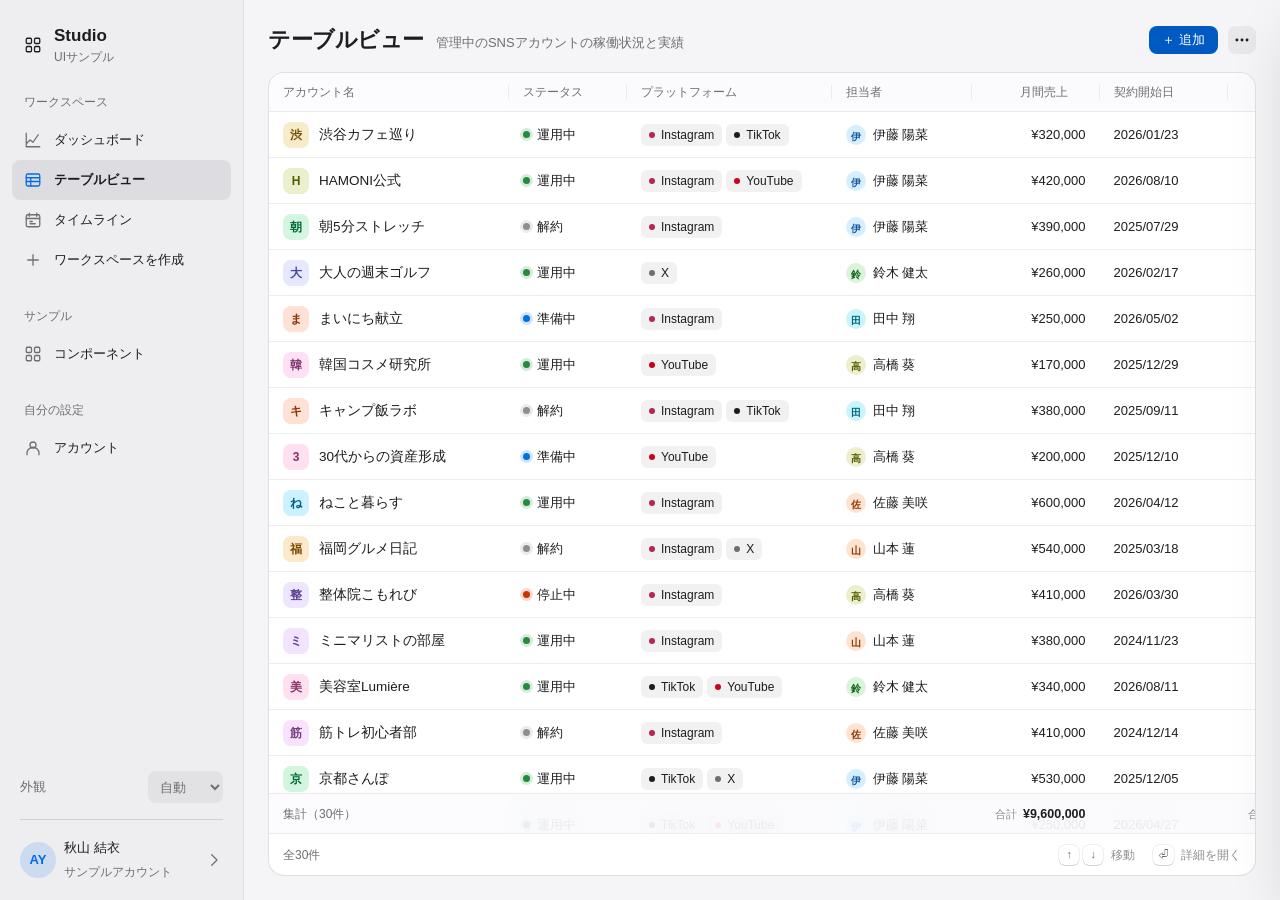
==== site/templates/data-table.html @ 606c4288 "Publish checked HTML samples" ====
<!doctype html>
<html lang="ja">
<head>
<meta charset="utf-8">
<meta name="viewport" content="width=device-width, initial-scale=1">
<title>テーブルビュー — UIサンプル</title>
<!--
  一覧ページ共通テーブルレイアウトの見本
  ルールの詳細は ../DESIGN.md（索引）から各ドキュメントを参照

  ■ ページ構成
    見出し行（タイトル＋説明文＋右端に追加と補助操作） → テーブル（独立した検索・操作バーは置かない）
    - 見出しは1行・高さ32pxに収め、縦の場所を取らない
    - タイトルは名詞だけ（「〜一覧」「〜管理」は付けない）
    - 説明文は「何のページか」を20字前後で1行だけ。操作方法は書かない（UI側のホバー表示やフッターのキー案内で伝える）

  ■ テーブルヘッダー
    - スクロールしても上部に固定（sticky）
    - 列の境目をドラッグで列幅変更、ダブルクリックで初期幅に戻す
    - 列名クリックで「並び替え＋絞り込み」メニュー。型ごとにUIを切り替え
        text   : 部分一致
        number : 以上 / 未満 / 範囲
        date   : 期間（開始日〜終了日）＋ プリセット
        tag    : 複数選択

  ■ 行・セル
    - 主キー列（アカウント名）は左端に固定。クリックで右から詳細シート（オーバーレイ）
    - 手動入力の列（editor 指定あり）はセルをクリックしてその場で編集
        text / number / date : セル上に入力欄 → Enter で確定 / Esc で取消 / Tab で次のセル
        select / multiselect  : セル下にメニュー
        person                : 名前・メールで検索できる候補リスト（テーブル・詳細シート共通）
    - 金額などの数値入力は入力中もカンマ区切りで表示する
    - 自動取得の列（editor 指定なし）は表示のみ。詳細シートでは「自動取得」グループに分けて表示
    - 変更は即時保存し、トーストから取り消し可能

  ■ 高さ（データが少ない時の余白対策）
    - カードは中身の高さに合わせ、画面に収まらない時だけ内部スクロールにする
    - カードを flex: 1 や固定 height で引き伸ばさない（数件しかない時に下部が空白になる）
    - 件数フッターは常に最終行の直下に付く

  ■ アクション（ボタン）の置き場所
    - 主要操作の新規追加は見出し右側の「＋ 追加」に出す
        ページ全体の補助操作（書き出し・表示リセット等）       : タイトル右の「…」
        1行に対する操作（複製・削除等）                         : 詳細シート右上の「…」
    - メニュー内の並び順: よく使う操作 → 区切り線 → 破壊的な操作（赤字）を最後
    - 項目は PAGE_ACTIONS / ROW_ACTIONS に定義を足すだけで増やせる
    - 削除などの破壊的操作は確認ダイアログを出さず、即実行＋トーストで取り消し可能にする

  ■ 集計行
    - 数値列は列定義の aggregate（sum / avg / max / min）でテーブル最下部に集計を表示
    - 集計行は下端に固定し、セルをクリックすると集計方法を切り替えられる（なし も可）
    - 集計対象は「絞り込み後に表示されている行」。絞り込み・編集・追加・削除に即追従する

  ■ 余白
    - ページ外周は上下左右すべて --page-gutter（24px / スマホ16px）。辺ごとに値を変えない
    - 見出し行 → テーブルの間は --page-gap（16px）
    - データが少なくカードが縮んだ時に下が空くのは正常（余白を詰めるためにカードを引き伸ばさない）

  ■ 角丸・サイズ
    - 角丸は --radius-sm(6) / md(8) / lg(12) / xl(16) / full の5段階のみ。入れ子は「内側 = 外側 − 余白」
    - 並べるコントロールは高さをそろえる（ページ右上のスイッチャーと「…」はどちらも 28px・角丸8px）

  ■ 共通コンポーネント
    セグメンテッドコントロール（スイッチャー） .segmented
      - 2〜4択の切り替えに使う（テーマ、並び替え、以上/未満/範囲、ステータス等）。5択以上はメニューにする
      - 項目は等幅。選択中の白い面は1枚をスライドさせ、ボタン自体には背景を付けない
      - 高さ28px・角丸9px。インライン幅が既定、メニュー内は .is-block で横幅いっぱい
      - role="radiogroup" / role="radio" + aria-checked で状態を持つ

  ■ キーボード
    ↑ ↓（j / k） : 行の移動（詳細シートを開いている時は表示中のレコードも切り替わる）
    Enter         : 選択中の行の詳細を開く
    Esc           : メニュー / 詳細シートを閉じる
-->
<style>
/* @generated tokens:start */
/* 値の唯一の定義元。機能追加では変更せず、共通仕様の変更として扱う。 */
:root {
    color-scheme: light dark;
    --canvas: light-dark(#f5f5f7, #000000);
    --card: light-dark(#ffffff, #1c1c1e);
    --grouped: light-dark(#f2f2f7, #1c1c1e);
    --group: light-dark(#ffffff, #2c2c2e);
    --elevated: light-dark(#ffffff, #3a3a3c);
    --ink: light-dark(#1d1d1f, #f5f5f7);
    --muted-ink: light-dark(#6e6e73, #a1a1a6);
    --subtle-ink: light-dark(#8e8e93, #8e8e93);
    --hairline: light-dark(rgba(0, 0, 0, 0.065), rgba(255, 255, 255, 0.08));
    --separator: light-dark(rgba(0, 0, 0, 0.12), rgba(255, 255, 255, 0.15));
    --fill: light-dark(rgba(118, 118, 128, 0.1), rgba(118, 118, 128, 0.24));
    --fill-hover: light-dark(rgba(0, 0, 0, 0.028), rgba(255, 255, 255, 0.045));
    --header-bg: light-dark(rgba(251, 251, 253, 0.84), rgba(28, 28, 30, 0.84));
    --material: light-dark(rgba(255, 255, 255, 0.88), rgba(44, 44, 46, 0.9));
    --accent: light-dark(oklch(0.55 0.22 255), oklch(0.7 0.17 255));
    --accent-soft: color-mix(in oklch, var(--accent) 14%, transparent);
    --accent-tint: color-mix(in oklch, var(--accent) 8%, transparent);
    --green: light-dark(#248a3d, #30d158);
    --blue: light-dark(#0071e3, #0a84ff);
    --orange: light-dark(#c93400, #ff9f0a);
  --red: light-dark(#d70015, #ff453a);
    --pin-shadow: light-dark(rgba(0, 0, 0, 0.1), rgba(0, 0, 0, 0.55));
    --backdrop: light-dark(rgba(0, 0, 0, 0.16), rgba(0, 0, 0, 0.5));
    --shadow-card: 0 0 0 0.5px light-dark(rgba(0, 0, 0, 0.08), rgba(255, 255, 255, 0.1)), 0 1px 3px light-dark(rgba(0, 0, 0, 0.04), transparent);
    --shadow-pop: 0 0 0 0.5px light-dark(rgba(0, 0, 0, 0.1), rgba(255, 255, 255, 0.12)), 0 10px 32px light-dark(rgba(0, 0, 0, 0.12), rgba(0, 0, 0, 0.5)), 0 2px 6px light-dark(rgba(0, 0, 0, 0.04), rgba(0, 0, 0, 0.3));
    --shadow-sheet: 0 0 0 0.5px light-dark(rgba(0, 0, 0, 0.08), rgba(255, 255, 255, 0.1)), 0 24px 64px light-dark(rgba(0, 0, 0, 0.18), rgba(0, 0, 0, 0.6));
    --ease-sheet: cubic-bezier(0.32, 0.72, 0, 1);
  --page-gutter: 24px;
  --page-gap: 16px;
  --radius-sm: 6px;
  --radius-md: 8px;
  --radius-lg: 12px;
  --radius-xl: 16px;
  --radius-full: 999px;
  --font: -apple-system, BlinkMacSystemFont, "SF Pro Text", "Hiragino Sans", "Noto Sans JP", Inter, sans-serif;
  /* 新規共通部品の固定スケールと役割 */
  --space-1: 2px;
  --space-2: 4px;
  --space-3: 6px;
  --space-4: 8px;
  --space-5: 12px;
  --space-6: 16px;
  --space-7: 20px;
  --space-8: 24px;
  --space-9: 32px;
  --space-10: 48px;
  --page-gutter-small: var(--space-6);
  --group-gap: var(--space-8);
  --field-gap: var(--space-6);
  --label-gap: var(--space-3);
  --control-compact: 28px;
  --control-regular: 44px;
  --input-compact: 32px;
  --input-regular: 44px;
  --table-header-height: 38px;
  --table-row-height: 46px;
  --text-title: 1.375rem;
  --text-heading: 1.0625rem;
  --text-body: .9375rem;
  --text-compact: .8125rem;
  --text-caption: .75rem;
  --line-title: 1.75rem;
  --line-body: 1.5rem;
  --line-caption: 1.125rem;
  --weight-regular: 400;
  --weight-medium: 500;
  --weight-semibold: 600;
  --weight-bold: 700;
  --on-accent: #ffffff;
  --action-accent: light-dark(#005ac1, #005ac1);
  --danger-soft: color-mix(in srgb, var(--red) 8%, var(--card));
  --border-width: 1px;
  --focus-width: 2px;
  --focus-offset: 2px;
  --form-max-width: 640px;
  --action-min-width: 11rem;
  --motion-fast: 150ms;
  --motion-menu: 180ms;
  --motion-control: 280ms;
  --motion-sheet: 450ms;
  --motion-reduced: 0.01ms;
  --ease-standard: cubic-bezier(.2, 0, 0, 1);
  /* サンプル全体で共有するアプリ骨格と表示 */
  --sidebar-width: 244px;
  --sidebar-bg: light-dark(#eeeef0, #161618);
  --nav-selected: light-dark(#dddde1, #303034);
  --nav-row-height: 40px;
  --mobile-bar-height: 56px;
  --content-max-width: 1280px;
  --icon-size: 18px;
  --avatar-size: 36px;
  --avatar-large: 72px;
  --metric-size: 2rem;
  --metric-line: 2.5rem;
  --timeline-label-width: 168px;
  --timeline-min-width: 840px;
  --timeline-row-height: 72px;
  --timeline-bar-height: 32px;
  --chart-height: 240px;
  --stroke-chart: 2.5px;
  --toast-max-width: 480px;
  --toast-timeout: 4000ms;
  --layer-sidebar: 40;
  --layer-toast: 200;
  --series-revenue: var(--blue);
  --series-profit: var(--green);
  --brand-instagram: #b5245b;
  --brand-youtube: #cc001f;
  --status-size: 6px;
  --skeleton-fill: var(--fill);
  --disabled-opacity: .55;
  --segment-button-height: 24px;
  --segment-text-size: .78125rem;
  --line-segment: 1;
  --material-blur: 24px;
  --header-blur: 20px;
  --success-soft: color-mix(in srgb, var(--green) 12%, var(--card));
  --settings-max-width: 840px;
  --layer-nav-backdrop: 39;
}
  :root[data-theme="light"] { color-scheme: light; }
  :root[data-theme="dark"] { color-scheme: dark; }
/* @generated tokens:end */

  * { box-sizing: border-box; }
  html, body { margin: 0; height: 100%; }
  body {
    background: var(--canvas);
    color: var(--ink);
    font: 14px/1.5 var(--font);
    -webkit-font-smoothing: antialiased;
  }
  button { font: inherit; color: inherit; }
  .num { font-variant-numeric: tabular-nums; }

  /* ===== ページ骨格 ===== */
  .page {
    display: flex;
    flex-direction: column;
    height: 100vh;
    max-width: 1440px;
    margin: 0 auto;
    padding: var(--page-gutter); /* 上下左右すべて同じ値。辺ごとに変えない */
  }
  /* ページ見出しは1行（高さ32px）に収める。主役はテーブルなので見出しで縦の場所を取らない
     タイトルの右に説明文を同じ行で並べ、入りきらない分は省略（全文は title 属性で確認） */
  .page-header {
    display: flex;
    align-items: center;
    gap: 16px;
    height: 32px;
    margin-bottom: var(--page-gap);
  }
  .page-heading { display: flex; align-items: baseline; gap: 12px; flex: 1; min-width: 0; }
  .page-title {
    flex-shrink: 0;
    margin: 0;
    font-size: 22px;
    font-weight: 700;
    letter-spacing: -0.02em;
    line-height: 28px; /* 小数にすると右のコントロールが半端なピクセル位置になり、上下の余白がずれて見える */
  }
  .page-description {
    margin: 0;
    min-width: 0;
    font-size: 13px;
    line-height: 20px;
    color: var(--muted-ink);
    white-space: nowrap;
    overflow: hidden;
    text-overflow: ellipsis;
  }

  /* ===== テーブルカード ===== */
  /* 高さは中身に合わせ、上限だけ画面に合わせる（flex: 0 1 auto）。
     flex: 1 で引き伸ばすと、データが少ない時にカード下部へ大きな空白ができるため禁止 */
  .table-card {
    flex: 0 1 auto;
    min-height: 0;
    display: flex;
    flex-direction: column;
    background: var(--card);
    border-radius: var(--radius-xl);
    border: 1px solid var(--separator);
    box-shadow: none;
    overflow: hidden;
  }
  @media (prefers-color-scheme: dark) {
    :root:not([data-theme="light"]) .table-card { box-shadow: var(--shadow-card); }
  }
  :root[data-theme="dark"] .table-card { box-shadow: var(--shadow-card); }
  .table-scroll { flex: 0 1 auto; min-height: 0; overflow: auto; overscroll-behavior: contain; }
  table {
    border-collapse: separate;
    border-spacing: 0;
    table-layout: fixed;
    width: max-content;
    min-width: 100%;
  }

  /* --- ヘッダー --- */
  thead th {
    position: sticky;
    top: 0;
    z-index: 2;
    padding: 0;
    background: var(--header-bg);
    backdrop-filter: saturate(180%) blur(20px);
    -webkit-backdrop-filter: saturate(180%) blur(20px);
    border-bottom: 1px solid var(--hairline);
    text-align: left;
    font-size: 12px;
    font-weight: 500;
    color: var(--muted-ink);
    white-space: nowrap;
    user-select: none;
  }
  .th-inner {
    display: flex;
    align-items: center;
    gap: 5px;
    height: 38px;
    padding: 0 14px;
    cursor: pointer;
    outline: none;
    transition: color 0.15s;
  }
  th.align-right .th-inner { justify-content: flex-end; }
  .th-inner:hover, .th-inner:focus-visible, th.is-open .th-inner { color: var(--ink); }
  .th-label { overflow: hidden; text-overflow: ellipsis; }
  .th-icon { flex-shrink: 0; width: 13px; height: 13px; opacity: 0; transition: opacity 0.15s; }
  .th-inner:hover .th-icon, th.is-open .th-icon { opacity: 0.8; }
  th.is-filtered .th-inner, th.is-sorted .th-inner { color: var(--accent); }
  th.is-filtered .th-icon.filter, th.is-sorted .th-icon.sort { opacity: 1; }

  /* --- 列幅変更ハンドル --- */
  .resizer { position: absolute; top: 0; right: 0; width: 8px; height: 100%; cursor: col-resize; z-index: 1; }
  .resizer::after {
    content: "";
    position: absolute;
    top: 12px;
    bottom: 12px;
    right: 0;
    width: 1px;
    background: var(--hairline);
    transition: background-color 0.15s, top 0.15s, bottom 0.15s;
  }
  .resizer:hover::after, .resizer.is-active::after { top: 0; bottom: 0; width: 2px; background: var(--accent); }
  th:last-child .resizer::after { display: none; }
  body.is-resizing, body.is-resizing * { cursor: col-resize !important; user-select: none; }

  /* --- ボディ --- */
  tbody tr { --row-bg: transparent; }
  tbody tr:hover { --row-bg: var(--fill-hover); }
  tbody tr.is-active { --row-bg: var(--accent-tint); }
  tbody td {
    height: 46px;
    padding: 0 14px;
    background-image: linear-gradient(var(--row-bg), var(--row-bg));
    border-bottom: 1px solid var(--hairline);
    font-size: 13px;
    white-space: nowrap;
    overflow: hidden;
    text-overflow: ellipsis;
    scroll-margin-top: 40px;
    scroll-margin-bottom: 8px;
  }
  tbody tr:last-child td { border-bottom: none; }
  td.align-right { text-align: right; }
  .cell-muted { color: var(--muted-ink); }
  .placeholder { color: var(--subtle-ink); }

  /* --- 左端固定列 --- */
  .pinned { position: sticky; left: 0; }
  thead th.pinned { z-index: 4; background: linear-gradient(var(--header-bg), var(--header-bg)), var(--card); }
  tbody td.pinned { z-index: 1; background-color: var(--card); }
  tbody tr.is-active td.pinned { box-shadow: inset 2px 0 0 var(--accent); }
  .is-scrolled-x .pinned { box-shadow: 1px 0 0 var(--hairline), 12px 0 16px -12px var(--pin-shadow); }
  .is-scrolled-x tbody tr.is-active td.pinned { box-shadow: inset 2px 0 0 var(--accent), 1px 0 0 var(--hairline), 12px 0 16px -12px var(--pin-shadow); }

  .cell-primary { cursor: pointer; }
  .name-cell { display: flex; align-items: center; gap: 10px; min-width: 0; }
  .name-text { font-weight: 500; font-size: 13.5px; overflow: hidden; text-overflow: ellipsis; transition: color 0.15s; }
  .open-icon { flex-shrink: 0; width: 14px; height: 14px; margin-left: auto; color: var(--subtle-ink); opacity: 0; transition: opacity 0.15s, transform 0.2s; }
  tr:hover .open-icon { opacity: 1; }
  .cell-primary:hover .name-text { color: var(--accent); }
  .cell-primary:hover .open-icon { color: var(--accent); transform: translateX(2px); }

  /* --- 編集可能セル --- */
  tbody td:not(.is-editable) { cursor: pointer; }
  tbody td[tabindex]:focus-visible { outline: 2px solid var(--accent); outline-offset: -2px; }
  td.is-editable { position: relative; cursor: text; }
  td.is-editable[data-editor="select"], td.is-editable[data-editor="multiselect"], td.is-editable[data-editor="person"] { cursor: pointer; }
  td.is-editable::after {
    content: "";
    position: absolute;
    inset: 6px 5px;
    border-radius: var(--radius-md);
    pointer-events: none;
    transition: box-shadow 0.15s, background-color 0.15s;
  }
  td.is-editable:hover::after { box-shadow: inset 0 0 0 1px var(--separator); background: var(--fill-hover); }
  .cell-flex { display: flex; align-items: center; gap: 4px; min-width: 0; }
  .cell-caret { flex-shrink: 0; width: 12px; height: 12px; margin-left: auto; color: var(--subtle-ink); opacity: 0; }
  td.is-editable:hover .cell-caret { opacity: 1; }
  td.flash { animation: flash 1.4s ease-out; }
  @keyframes flash { 0%, 25% { background-color: var(--accent-soft); } 100% { background-color: transparent; } }

  /* --- アバター / タグ表現 --- */
  .avatar {
    --h: 250;
    display: inline-grid;
    place-items: center;
    flex-shrink: 0;
    width: 26px;
    height: 26px;
    border-radius: var(--radius-md);
    font-size: 12px;
    font-weight: 600;
    background: light-dark(oklch(0.94 0.045 var(--h)), oklch(0.36 0.07 var(--h)));
    color: light-dark(oklch(0.45 0.13 var(--h)), oklch(0.9 0.07 var(--h)));
  }
  .avatar.xs { width: 20px; height: 20px; border-radius: 50%; font-size: 10px; }
  .avatar.lg { width: 56px; height: 56px; border-radius: var(--radius-xl); font-size: 24px; }

  .dot { display: inline-block; flex-shrink: 0; width: 7px; height: 7px; border-radius: 50%; background: var(--c); }
  .pill {
    display: inline-flex;
    align-items: center;
    gap: 6px;
    height: 22px;
    padding: 0 8px;
    border-radius: var(--radius-sm);
    background: var(--fill);
    font-size: 12px;
    font-weight: 500;
  }
  .pill .dot { width: 6px; height: 6px; }
  .status { display: inline-flex; align-items: center; gap: 7px; }
  .status .dot { box-shadow: 0 0 0 3px color-mix(in srgb, var(--c) 18%, transparent); }
  .person { display: inline-flex; align-items: center; gap: 7px; }

  .empty { padding: 72px 16px; text-align: center; color: var(--muted-ink); white-space: normal; height: auto; }
  .empty strong { display: block; color: var(--ink); font-size: 15px; font-weight: 600; margin-bottom: 4px; }

  /* --- フッター --- */
  .table-footer {
    display: flex;
    align-items: center;
    flex-wrap: wrap;
    gap: 8px;
    min-height: 42px;
    padding: 7px 14px;
    border-top: 1px solid var(--hairline);
    font-size: 12px;
    color: var(--muted-ink);
  }
  .table-footer .count { font-variant-numeric: tabular-nums; margin-right: 6px; }
  .chip {
    display: inline-flex;
    align-items: center;
    gap: 3px;
    height: 24px;
    padding: 0 5px 0 10px;
    border: none;
    border-radius: var(--radius-full);
    background: var(--accent-soft);
    color: var(--accent);
    font-size: 12px;
    font-weight: 500;
    cursor: pointer;
  }
  .chip svg { width: 14px; height: 14px; opacity: 0.6; }
  .chip:hover svg { opacity: 1; }
  .link { background: none; border: none; padding: 0; color: var(--muted-ink); cursor: pointer; font-size: 12px; }
  .link:hover { color: var(--ink); }
  .hints { display: flex; align-items: center; gap: 4px; margin-left: auto; color: var(--subtle-ink); }
  .hints .gap { width: 10px; }
  kbd {
    display: inline-grid;
    place-items: center;
    min-width: 20px;
    height: 20px;
    padding: 0 5px;
    border-radius: var(--radius-sm);
    background: var(--group);
    box-shadow: 0 0 0 0.5px var(--separator), 0 1px 0 var(--separator);
    color: var(--muted-ink);
    font: 500 11px/1 var(--font);
  }

  /* ===== メニュー（ヘッダーの絞り込み / セルの選択編集） ===== */
  .menu {
    position: fixed;
    z-index: 80; /* 詳細シート（71）より上 */
    width: 272px;
    padding: 6px;
    border-radius: var(--radius-lg);
    background: var(--material);
    backdrop-filter: saturate(180%) blur(28px);
    -webkit-backdrop-filter: saturate(180%) blur(28px);
    box-shadow: var(--shadow-pop);
    animation: menu-in 0.18s var(--ease-sheet);
  }
  .menu.is-compact { width: 208px; }
  .menu.is-combo { width: 288px; padding: 0; }
  .menu[hidden] { display: none; }
  @keyframes menu-in { from { opacity: 0; transform: scale(0.97) translateY(-4px); } }
  .menu-section { padding: 8px 8px 10px; }
  .menu-section + .menu-section { border-top: 1px solid var(--hairline); }
  .menu-label { margin-bottom: 8px; font-size: 11px; font-weight: 600; color: var(--subtle-ink); }
  .menu-list { display: flex; flex-direction: column; max-height: 240px; overflow: auto; margin: 0 -4px; }
  .menu.is-compact .menu-list { margin: 0; }
  .menu-item {
    display: flex;
    align-items: center;
    gap: 8px;
    width: 100%;
    min-height: 32px;
    padding: 0 10px 0 6px;
    border: none;
    border-radius: var(--radius-sm);
    background: transparent;
    font-size: 13px;
    text-align: left;
    cursor: pointer;
  }
  .menu-item:hover { background: var(--fill); }
  .menu-item .check-icon { flex-shrink: 0; width: 14px; height: 14px; color: var(--accent); opacity: 0; }
  .menu-item[aria-checked="true"] .check-icon { opacity: 1; }
  .menu-item .count { margin-left: auto; color: var(--subtle-ink); font-size: 12px; font-variant-numeric: tabular-nums; }
  .menu-footer { display: flex; justify-content: flex-end; padding: 4px 8px 2px; border-top: 1px solid var(--hairline); }
  .menu-footer button { padding: 4px 2px; border: none; background: none; color: var(--accent); font-size: 12.5px; cursor: pointer; }
  .menu-footer button:disabled { color: var(--subtle-ink); cursor: default; }

  /* --- 入力 --- */
  .field {
    width: 100%;
    height: 32px;
    padding: 0 10px;
    border: none;
    border-radius: var(--radius-md);
    background: var(--fill);
    color: var(--ink);
    font: inherit;
    font-size: 13px;
    outline: none;
    transition: box-shadow 0.15s;
  }
  .field::placeholder { color: var(--subtle-ink); }
  .field:focus { box-shadow: 0 0 0 3px var(--accent-soft), 0 0 0 1px var(--accent); }
  .field-row { display: flex; align-items: center; gap: 6px; margin-top: 8px; }
  .field-row .sep { flex-shrink: 0; color: var(--subtle-ink); font-size: 12px; }
  .field-wrap { position: relative; flex: 1; }
  .field-wrap .unit { position: absolute; right: 10px; top: 50%; transform: translateY(-50%); color: var(--subtle-ink); font-size: 12px; pointer-events: none; }
  .field-wrap .field { padding-right: 28px; }
  input[type="number"] { appearance: textfield; -moz-appearance: textfield; }
  input[type="number"]::-webkit-inner-spin-button,
  input[type="number"]::-webkit-outer-spin-button { -webkit-appearance: none; margin: 0; }
  .presets { display: flex; flex-wrap: wrap; gap: 4px; }
  .preset {
    height: 24px;
    padding: 0 9px;
    border: 1px solid var(--separator);
    border-radius: var(--radius-full);
    background: transparent;
    font-size: 12px;
    cursor: pointer;
  }
  .preset:hover { background: var(--fill-hover); }
  .preset[aria-pressed="true"] { border-color: transparent; background: var(--accent-soft); color: var(--accent); }

  /* --- セル上の入力欄 --- */
  .cell-editor { position: fixed; z-index: 40; }
  .cell-editor[hidden] { display: none; }
  .cell-editor input {
    width: 100%;
    height: 100%;
    padding: 0 9px;
    border: none;
    border-radius: var(--radius-md);
    background: var(--elevated);
    color: var(--ink);
    font: inherit;
    font-size: 13px;
    outline: none;
    box-shadow: 0 0 0 2px var(--accent), 0 6px 20px light-dark(rgba(0, 0, 0, 0.12), rgba(0, 0, 0, 0.5));
  }
  .cell-editor input.is-number { text-align: right; font-variant-numeric: tabular-nums; }

  /* ===== 詳細シート（右からのオーバーレイ） ===== */
  .backdrop {
    position: fixed;
    inset: 0;
    z-index: 70;
    background: var(--backdrop);
    opacity: 0;
    pointer-events: none;
    transition: opacity 0.35s ease;
  }
  .backdrop.is-open { opacity: 1; pointer-events: auto; }
  .sheet {
    position: fixed;
    top: 8px;
    right: 8px;
    bottom: 8px;
    z-index: 71;
    display: flex;
    flex-direction: column;
    width: min(520px, calc(100vw - 16px));
    border-radius: var(--radius-xl);
    background: var(--grouped);
    box-shadow: var(--shadow-sheet);
    overflow: hidden;
    outline: none;
    transform: translateX(calc(100% + 24px));
    transition: transform 0.45s var(--ease-sheet);
  }
  .sheet.is-open { transform: none; }
  .sheet-header { display: flex; align-items: center; gap: 2px; height: 54px; padding: 0 12px; flex-shrink: 0; }
  .sheet-pos { margin-left: 8px; font-size: 12px; color: var(--subtle-ink); font-variant-numeric: tabular-nums; }
  .icon-btn {
    display: grid;
    place-items: center;
    width: 28px;
    height: 28px;
    padding: 0;
    border: none;
    border-radius: var(--radius-md);
    background: transparent;
    color: var(--muted-ink);
    cursor: pointer;
    transition: background-color 0.15s, color 0.15s;
  }
  .icon-btn svg { width: 16px; height: 16px; }
  .icon-btn:hover:not(:disabled) { background: var(--fill); color: var(--ink); }
  .icon-btn:disabled { opacity: 0.3; cursor: default; }
  .icon-btn.close { background: var(--fill); }
  .sheet-header .more-btn { margin-left: auto; width: 28px; height: 28px; background: transparent; color: var(--muted-ink); }
  .sheet-header .more-btn:hover { background: var(--fill); color: var(--ink); }
  .icon-btn.close svg { width: 14px; height: 14px; }

  .skeleton { background: var(--separator); border-radius: var(--radius-md); animation: skeleton-pulse 1.2s ease-in-out infinite; }
  .skeleton-avatar { width: 56px; height: 56px; flex-shrink: 0; }
  .skeleton-title { width: 160px; height: 24px; }
  .skeleton-label { width: 80px; height: 12px; }
  .skeleton-value { width: 144px; height: 16px; margin-left: auto; }
  @keyframes skeleton-pulse { 50% { opacity: 0.45; } }
  @media (prefers-reduced-motion: reduce) { .skeleton { animation: none; } }
  .sr-only { position: absolute; width: 1px; height: 1px; padding: 0; overflow: hidden; clip-path: inset(50%); white-space: nowrap; }
  .sheet-body { flex: 1; min-height: 0; overflow: auto; padding: 4px 20px 28px; }
  .hero { display: flex; align-items: center; gap: 14px; padding: 4px 0 6px; }
  .hero-text { flex: 1; min-width: 0; }
  .hero-name {
    width: 100%;
    margin-left: -7px;
    padding: 2px 7px;
    border: none;
    border-radius: var(--radius-md);
    background: transparent;
    color: var(--ink);
    font: 700 22px/1.3 var(--font);
    letter-spacing: -0.02em;
    outline: none;
    transition: background-color 0.15s, box-shadow 0.15s;
  }
  .hero-name:hover { background: var(--fill-hover); }
  .hero-name:focus { background: var(--group); box-shadow: 0 0 0 3px var(--accent-soft); }
  .hero-meta { display: flex; align-items: center; flex-wrap: wrap; gap: 6px; margin-top: 4px; font-size: 13px; }
  .hero-meta .status { margin-right: 4px; }

  .group { margin-top: 24px; }
  .group-title { margin: 0; padding: 0 16px 7px; font-size: 12px; font-weight: 500; color: var(--muted-ink); }
  .group-body { border-radius: var(--radius-lg); background: var(--group); overflow: hidden; }
  .group-note { padding: 7px 16px 0; font-size: 12px; color: var(--subtle-ink); }
  .g-row { position: relative; display: flex; align-items: center; gap: 12px; min-height: 46px; padding: 7px 10px 7px 16px; }
  .g-row + .g-row::before { content: ""; position: absolute; top: 0; left: 16px; right: 0; height: 1px; background: var(--hairline); }
  .g-row.stack { flex-direction: column; align-items: stretch; gap: 4px; padding-top: 11px; }
  .g-label { flex-shrink: 0; width: 112px; font-size: 14px; white-space: nowrap; }
  .g-control { flex: 1; min-width: 0; display: flex; align-items: center; justify-content: flex-end; flex-wrap: wrap; gap: 5px; }
  .g-value { padding-right: 8px; color: var(--muted-ink); font-size: 14px; font-variant-numeric: tabular-nums; }
  .g-input, .g-select, .g-textarea {
    border: none;
    border-radius: var(--radius-md);
    background: transparent;
    color: var(--ink);
    font: inherit;
    font-size: 14px;
    outline: none;
    transition: background-color 0.15s, box-shadow 0.15s;
  }
  .g-input { flex: 1; min-width: 0; height: 32px; padding: 0 8px; text-align: right; }
  .g-input.g-date { flex: 0 0 auto; }
  .g-input:hover, .g-select:hover, .person-field:hover { background: var(--fill-hover); }
  .g-input:focus, .g-select:focus, .person-field:focus-visible { background: var(--fill); box-shadow: 0 0 0 3px var(--accent-soft); }
  .g-unit { color: var(--muted-ink); font-size: 14px; margin-right: 6px; }
  .g-select-wrap { position: relative; display: inline-flex; align-items: center; }
  .g-select { appearance: none; height: 32px; padding: 0 26px 0 10px; text-align: right; cursor: pointer; }
  .g-select-wrap svg { position: absolute; right: 8px; width: 12px; height: 12px; color: var(--subtle-ink); pointer-events: none; }
  /* メモ欄は枠・背景・リサイズハンドルを出さず、グループ自体を入力面として扱う。高さは内容に合わせて伸びる */
  .g-textarea { width: 100%; min-height: 88px; padding: 0 0 10px; resize: none; field-sizing: content; line-height: 1.65; }
  .person-field {
    display: inline-flex;
    align-items: center;
    gap: 8px;
    height: 32px;
    padding: 0 8px 0 10px;
    border: none;
    border-radius: var(--radius-md);
    background: transparent;
    font-size: 14px;
    cursor: pointer;
    outline: none;
    transition: background-color 0.15s, box-shadow 0.15s;
  }
  .person-field > svg { width: 12px; height: 12px; color: var(--subtle-ink); }

  /* --- 担当者コンボボックス（名前・メールで検索） --- */
  .combo-search { display: flex; align-items: center; gap: 8px; height: 44px; padding: 0 14px; border-bottom: 1px solid var(--hairline); }
  .combo-search svg { flex-shrink: 0; width: 15px; height: 15px; color: var(--subtle-ink); }
  .combo-input { flex: 1; min-width: 0; height: 100%; border: none; background: transparent; color: var(--ink); font: inherit; font-size: 13.5px; outline: none; }
  .combo-input::placeholder { color: var(--subtle-ink); }
  .combo-list { margin: 0; padding: 6px; max-height: 280px; }
  .person-item { min-height: 44px; gap: 10px; }
  .person-item.is-highlighted { background: var(--fill); }
  .person-meta { display: flex; flex-direction: column; min-width: 0; line-height: 1.3; }
  .person-name { font-size: 13px; font-weight: 500; }
  .person-email { font-size: 11.5px; color: var(--muted-ink); overflow: hidden; text-overflow: ellipsis; white-space: nowrap; }
  .person-item mark { background: none; color: var(--accent); font-weight: 600; }
  .combo-empty { padding: 20px 12px; text-align: center; font-size: 12.5px; color: var(--muted-ink); }
  .g-textarea::placeholder, .g-input::placeholder { color: var(--subtle-ink); }
  .toggle-chip {
    display: inline-flex;
    align-items: center;
    gap: 6px;
    height: 28px;
    padding: 0 9px;
    border: none;
    border-radius: var(--radius-md);
    background: var(--fill);
    font-size: 13px;
    white-space: nowrap;
    cursor: pointer;
    transition: background-color 0.15s, color 0.15s, box-shadow 0.15s;
  }
  .toggle-chip .dot { width: 6px; height: 6px; }
  .toggle-chip[aria-pressed="false"] { color: var(--muted-ink); }
  .toggle-chip[aria-pressed="false"] .dot { opacity: 0.4; }
  .toggle-chip[aria-pressed="true"] { background: var(--accent-soft); color: var(--accent); box-shadow: inset 0 0 0 1px color-mix(in oklch, var(--accent) 35%, transparent); }

  .sheet-footer {
    display: flex;
    align-items: center;
    gap: 4px;
    height: 44px;
    padding: 0 20px;
    flex-shrink: 0;
    border-top: 1px solid var(--hairline);
    font-size: 12px;
    color: var(--subtle-ink);
  }
  .sheet-footer .gap { width: 12px; }
  .sheet-footer .autosave { display: inline-flex; align-items: center; gap: 5px; margin-left: auto; }
  .sheet-footer .autosave svg { width: 13px; height: 13px; color: var(--green); }

  /* ===== ページ右上のアクション ===== */
  /* タイトル1行目（34px）の高さで上下中央にそろえる */
  .page-actions { display: flex; align-items: center; gap: 10px; flex-shrink: 0; height: 32px; }
  .more-btn { width: 28px; height: 28px; background: var(--fill); color: var(--ink); }
  .more-btn svg { width: 18px; height: 18px; }
  .more-btn[aria-expanded="true"] { background: var(--accent-soft); color: var(--accent); }

  /* --- 「…」メニューの項目 --- */
  .menu.is-actions { width: 240px; }
  .action-item { gap: 10px; padding: 0 10px; min-height: 34px; }
  .action-item svg { flex-shrink: 0; width: 16px; height: 16px; color: var(--muted-ink); }
  .action-item.is-destructive, .action-item.is-destructive svg { color: var(--red); }
  .menu-separator { height: 1px; margin: 5px 6px; background: var(--hairline); }

  /* ===== 集計行（下端固定） ===== */
  tfoot td {
    position: sticky;
    bottom: 0;
    z-index: 2;
    height: 40px;
    padding: 0 14px;
    background: var(--header-bg);
    backdrop-filter: saturate(180%) blur(20px);
    -webkit-backdrop-filter: saturate(180%) blur(20px);
    border-top: 1px solid var(--hairline);
    font-size: 12.5px;
    white-space: nowrap;
    overflow: hidden;
    text-overflow: ellipsis;
  }
  tfoot td.pinned { z-index: 4; background: linear-gradient(var(--header-bg), var(--header-bg)), var(--card); color: var(--muted-ink); font-size: 12px; }
  tfoot td.align-right { text-align: right; }
  tfoot td.is-aggregatable { cursor: pointer; transition: background-color 0.15s; }
  tfoot td.is-aggregatable:hover { background-color: var(--fill-hover); }
  .agg-label { margin-right: 6px; font-size: 11px; color: var(--subtle-ink); }
  .agg-value { font-weight: 600; font-variant-numeric: tabular-nums; }
  .agg-add { font-size: 11.5px; color: var(--subtle-ink); opacity: 0; transition: opacity 0.15s; }
  tfoot:hover .agg-add { opacity: 1; }
  tfoot td.is-open { background-color: var(--fill); }

  /* ===== プレビュー専用：テーマ切替（実装時は不要） ===== */
  .preview-theme { flex-shrink: 0; }

  @media (max-width: 720px) {
    :root { --page-gutter: 16px; }
    .page-description { display: none; }
    .hints, .sheet-footer .keys { display: none; }
    .menu { width: min(272px, calc(100vw - 24px)); }
  }
</style>
<link rel="stylesheet" href="../styles/primitives.css">
<link rel="stylesheet" href="../styles/samples.css">
</head>
<body data-page="table">
  <main class="page">
    <header class="page-header">
      <div class="page-heading">
        <h1 class="page-title">テーブルビュー</h1>
        <p class="page-description" title="管理中のSNSアカウントの稼働状況と実績">管理中のSNSアカウントの稼働状況と実績</p>
      </div>
      <div class="page-actions">
      <!-- プレビュー専用 -->
      <div class="segmented preview-theme" id="theme-switch" role="radiogroup" aria-label="テーマ切替（プレビュー用）" style="--count:3;--index:0">
        <button type="button" role="radio" data-value="auto" aria-checked="true">自動</button>
        <button type="button" role="radio" data-value="light" aria-checked="false">ライト</button>
        <button type="button" role="radio" data-value="dark" aria-checked="false">ダーク</button>
      </div>
      <button type="button" class="ui-button" data-variant="primary" data-density="compact" id="page-add" aria-label="アカウントを追加">＋ 追加</button>
      <!-- ページ全体の補助操作 -->
      <button type="button" class="icon-btn more-btn" id="page-more" aria-haspopup="menu" aria-expanded="false" aria-label="その他の操作" title="その他の操作">
        <svg viewBox="0 0 16 16" fill="currentColor"><circle cx="3.5" cy="8" r="1.3"/><circle cx="8" cy="8" r="1.3"/><circle cx="12.5" cy="8" r="1.3"/></svg>
      </button>
      </div>
    </header>

    <section class="table-card" aria-label="テーブルビュー">
      <div class="table-scroll" id="scroll">
        <table>
          <colgroup id="colgroup"></colgroup>
          <thead><tr id="head-row"></tr></thead>
          <tbody id="body"></tbody>
          <tfoot id="foot"></tfoot>
        </table>
      </div>
      <footer class="table-footer" id="footer"></footer>
    </section>
  </main>

  <!-- 絞り込み / セル選択編集メニュー -->
  <div class="menu" id="menu" hidden role="dialog"></div>
  <!-- セル上の入力欄 -->
  <div class="cell-editor" id="cell-editor" hidden><input type="text" autocomplete="off" aria-label="セルを編集"></div>

  <!-- 詳細シート -->
  <div class="backdrop" id="backdrop"></div>
  <aside class="sheet" id="sheet" role="dialog" aria-modal="true" aria-label="アカウント詳細" tabindex="-1" inert>
    <header class="sheet-header">
      <button type="button" class="icon-btn" data-nav="-1" title="前のアカウント（↑）" aria-label="前のアカウント">
        <svg viewBox="0 0 16 16" fill="none" stroke="currentColor" stroke-width="1.7" stroke-linecap="round" stroke-linejoin="round"><path d="M4 10l4-4 4 4"/></svg>
      </button>
      <button type="button" class="icon-btn" data-nav="1" title="次のアカウント（↓）" aria-label="次のアカウント">
        <svg viewBox="0 0 16 16" fill="none" stroke="currentColor" stroke-width="1.7" stroke-linecap="round" stroke-linejoin="round"><path d="M4 6l4 4 4-4"/></svg>
      </button>
      <span class="sheet-pos" id="sheet-pos"></span>
      <!-- この行に対する操作はすべてここに入れる -->
      <button type="button" class="icon-btn more-btn" id="row-more" aria-haspopup="menu" aria-expanded="false" aria-label="このアカウントの操作" title="このアカウントの操作">
        <svg viewBox="0 0 16 16" fill="currentColor"><circle cx="3.5" cy="8" r="1.3"/><circle cx="8" cy="8" r="1.3"/><circle cx="12.5" cy="8" r="1.3"/></svg>
      </button>
      <button type="button" class="icon-btn close" data-close title="閉じる（esc）" aria-label="閉じる">
        <svg viewBox="0 0 16 16" fill="none" stroke="currentColor" stroke-width="1.8" stroke-linecap="round"><path d="M4.5 4.5l7 7M11.5 4.5l-7 7"/></svg>
      </button>
    </header>
    <div class="sheet-body" id="sheet-body"></div>
    <footer class="sheet-footer">
      <span class="keys"><kbd>↑</kbd> <kbd>↓</kbd> 前後へ移動</span>
      <span class="gap keys"></span>
      <span class="keys"><kbd>esc</kbd> 閉じる</span>
      <span class="autosave">
        <svg viewBox="0 0 16 16" fill="none" stroke="currentColor" stroke-width="1.8" stroke-linecap="round" stroke-linejoin="round"><path d="M3.5 8.5l3 3 6-7"/></svg>
        変更は見本内に反映されます
      </span>
    </footer>
  </aside>

<script type="module">
import { mountShell, showToast as sharedToast, setTheme } from '../samples/ui.mjs';
mountShell('table');
/* ============================================================
 * マスタ・サンプルデータ
 * ============================================================ */
const PLATFORMS = ['Instagram', 'TikTok', 'YouTube', 'X'];
const STATUSES = ['運用中', '準備中', '停止中', '解約'];
const PEOPLE = [
  { name: '佐藤 美咲', email: 'misaki.sato@example.com' },
  { name: '鈴木 健太', email: 'kenta.suzuki@example.com' },
  { name: '高橋 葵', email: 'aoi.takahashi@example.com' },
  { name: '田中 翔', email: 'sho.tanaka@example.com' },
  { name: '伊藤 陽菜', email: 'hina.ito@example.com' },
  { name: '山本 蓮', email: 'ren.yamamoto@example.com' },
  { name: '中村 結衣', email: 'yui.nakamura@example.com' },
  { name: '小林 大輔', email: 'daisuke.kobayashi@example.com' },
];
const OWNERS = PEOPLE.slice(0, 6).map((p) => p.name);
const TAG_COLOR = {
  Instagram: 'var(--brand-instagram)', TikTok: 'var(--ink)', YouTube: 'var(--brand-youtube)', X: 'var(--muted-ink)',
  '運用中': 'var(--green)', '準備中': 'var(--blue)', '停止中': 'var(--orange)', '解約': 'var(--subtle-ink)',
};

/* ============================================================
 * 列定義
 *   type    : 絞り込みUIと比較ロジック（text / number / date / tag）
 *   editor  : 手動入力の列のみ指定（text / number / date / select / multiselect / person）
 *             指定なし = 自動取得で編集不可
 *   primary : 左端固定＋クリックで詳細シート（セル上では編集しない）
 *   display : tag 列の見せ方（pill / status / person）
 *   hero    : 詳細シートのタイトル下に表示する
 *   aggregate : 数値列の集計の初期値（sum / avg / max / min）。集計行のセルから変更可能
 * ============================================================ */
const COLUMNS = [
  { key: 'name',       label: 'アカウント名',     type: 'text',   width: 240, primary: true, editor: 'text' },
  { key: 'status',     label: 'ステータス',       type: 'tag',    width: 118, editor: 'select', options: STATUSES, display: 'status', hero: true },
  { key: 'platform',   label: 'プラットフォーム', type: 'tag',    width: 200, editor: 'multiselect', options: PLATFORMS, display: 'pill', hero: true },
  { key: 'owner',      label: '担当者',           type: 'tag',    width: 140, editor: 'person', options: PEOPLE.map((p) => p.name), display: 'person' },
  { key: 'revenue',    label: '月間売上',         type: 'number', width: 128, editor: 'number', prefix: '¥', unit: '円', aggregate: 'sum' },
  { key: 'startedAt',  label: '契約開始日',       type: 'date',   width: 128, editor: 'date' },
  { key: 'followers',  label: 'フォロワー',       type: 'number', width: 118, unit: '人', aggregate: 'sum' },
  { key: 'posts',      label: '今月の投稿',       type: 'number', width: 108, unit: '件', aggregate: 'avg' },
  { key: 'lastPostAt', label: '最終投稿',         type: 'date',   width: 116, relative: true },
  { key: 'memo',       label: 'メモ',             type: 'text',   width: 280, editor: 'text', multiline: true },
];

/* 決定的な疑似乱数でサンプルデータを生成 */
const rand = (() => { let s = 7; return () => (s = (s * 16807) % 2147483647) / 2147483647; })();
const pick = (arr) => arr[Math.floor(rand() * arr.length)];
const BASE = new Date('2026-10-07');
const daysAgo = (n) => { const d = new Date(BASE); d.setDate(d.getDate() - n); return d.toISOString().slice(0, 10); };
const NAMES = ['渋谷カフェ巡り', 'HAMONI公式', '朝5分ストレッチ', '大人の週末ゴルフ', 'まいにち献立', '韓国コスメ研究所', 'キャンプ飯ラボ', '30代からの資産形成', 'ねこと暮らす', '福岡グルメ日記', '整体院こもれび', 'ミニマリストの部屋', '美容室Lumière', '筋トレ初心者部', '京都さんぽ', 'おうち英会話', '中古車ナビ', 'ペット防災ノート', '保育士あるある', '地方移住のリアル', '神戸パン屋めぐり', '社長の一日', 'ネイルサロンMIU', '不動産のホンネ', 'ゆる家計簿', '北海道スイーツ', '歯科医院さくら', '親子で知育', 'サウナ好きの記録', '韓国語ひとこと'];
const MEMOS = ['', '', '', '月末にリール強化の提案予定', '撮影は隔週火曜', '', '請求書は月初に送付', 'ブランドガイドライン更新あり', '', '投稿時間を19時に変更済み', '担当者変更の引き継ぎ中'];
const ROWS = NAMES.map((name, i) => {
  const platform = [pick(PLATFORMS)];
  if (rand() > 0.6) { const p = pick(PLATFORMS); if (!platform.includes(p)) platform.push(p); }
  platform.sort((a, b) => PLATFORMS.indexOf(a) - PLATFORMS.indexOf(b));
  return {
    id: i + 1,
    name,
    status: pick(['運用中', '運用中', '運用中', '準備中', '停止中', '解約']),
    platform,
    owner: pick(OWNERS),
    revenue: Math.round(rand() * 60) * 10000,
    startedAt: daysAgo(Math.floor(rand() * 720) + 20),
    followers: Math.round(Math.pow(rand(), 2) * 180000 + 800),
    posts: Math.floor(rand() * 32),
    lastPostAt: daysAgo(Math.floor(rand() * 60)),
    memo: pick(MEMOS),
  };
});

/* ============================================================
 * 状態
 * ============================================================ */
const state = {
  sort: null,        // { key, dir: 'asc' | 'desc' }
  filters: {},       // key -> 型ごとのフィルター値
  widths: Object.fromEntries(COLUMNS.map((c) => [c.key, c.width])),
  aggregates: Object.fromEntries(COLUMNS.filter((c) => c.aggregate).map((c) => [c.key, c.aggregate])),
  menu: null,        // { kind: 'filter', key } | { kind: 'edit', key, rowId, editor, original }
  activeId: null,    // キーボード操作の対象行
  sheetId: null,     // 詳細シートで表示中の行
};
let editing = null;  // セル上の入力欄で編集中の { rowId, col }

/* ============================================================
 * ユーティリティ
 * ============================================================ */
const $ = (id) => document.getElementById(id);
const esc = (s) => String(s ?? '').replace(/[&<>"']/g, (c) => ({ '&': '&amp;', '<': '&lt;', '>': '&gt;', '"': '&quot;', "'": '&#39;' }[c]));
const asArray = (v) => (Array.isArray(v) ? v : v == null || v === '' ? [] : [v]);
const same = (a, b) => JSON.stringify(a) === JSON.stringify(b);
const getRow = (id) => ROWS.find((r) => r.id === id);
const getCol = (key) => COLUMNS.find((c) => c.key === key);
const hue = (s) => { let h = 0; for (const ch of s) h = (h * 31 + ch.codePointAt(0)) % 360; return h; };
const clamp = (v, min, max) => Math.max(min, Math.min(v, max));
const isInlineEditable = (c) => c.editor && !c.primary;

const nf = new Intl.NumberFormat('ja-JP');
/* カンマ等を取り除いて数値化。空なら null */
const parseNum = (s) => { const d = String(s ?? '').replace(/[^\d]/g, ''); return d === '' ? null : Number(d); };
const fmtNum = (col, v) => `${col.prefix ?? ''}${nf.format(v)}`;
const fmtNumWithUnit = (col, v) => (col.prefix ? fmtNum(col, v) : `${nf.format(v)}${col.unit ?? ''}`);
const fmtDate = (s) => (s ? s.replaceAll('-', '/') : '—');
const fmtShortDate = (s) => `${Number(s.slice(5, 7))}/${Number(s.slice(8, 10))}`;
function fmtRelative(s) {
  if (!s) return '—';
  const d = Math.round((BASE - new Date(s)) / 864e5);
  if (d <= 0) return '今日';
  if (d === 1) return '昨日';
  if (d < 7) return `${d}日前`;
  if (d < 28) return `${Math.floor(d / 7)}週間前`;
  return fmtDate(s);
}

const ICON = {
  chevron: '<svg class="th-icon" viewBox="0 0 16 16" fill="none" stroke="currentColor" stroke-width="1.7" stroke-linecap="round" stroke-linejoin="round"><path d="M4.5 6.5 8 10l3.5-3.5"/></svg>',
  filter: '<svg class="th-icon filter" viewBox="0 0 16 16" fill="none" stroke="currentColor" stroke-width="1.7" stroke-linecap="round"><path d="M2.5 4h11M4.5 8h7M6.5 12h3"/></svg>',
  asc: '<svg class="th-icon sort" viewBox="0 0 16 16" fill="none" stroke="currentColor" stroke-width="1.7" stroke-linecap="round" stroke-linejoin="round"><path d="M8 13V3M4 7l4-4 4 4"/></svg>',
  desc: '<svg class="th-icon sort" viewBox="0 0 16 16" fill="none" stroke="currentColor" stroke-width="1.7" stroke-linecap="round" stroke-linejoin="round"><path d="M8 3v10M4 9l4 4 4-4"/></svg>',
  open: '<svg class="open-icon" viewBox="0 0 16 16" fill="none" stroke="currentColor" stroke-width="1.7" stroke-linecap="round" stroke-linejoin="round"><path d="M6 3.5 10.5 8 6 12.5"/></svg>',
  caret: '<svg class="cell-caret" viewBox="0 0 16 16" fill="none" stroke="currentColor" stroke-width="1.8" stroke-linecap="round" stroke-linejoin="round"><path d="M4.5 6.5 8 10l3.5-3.5"/></svg>',
  updown: '<svg viewBox="0 0 16 16" fill="none" stroke="currentColor" stroke-width="1.7" stroke-linecap="round" stroke-linejoin="round"><path d="M5 6l3-3 3 3M5 10l3 3 3-3"/></svg>',
  search: '<svg viewBox="0 0 16 16" fill="none" stroke="currentColor" stroke-width="1.7" stroke-linecap="round"><circle cx="7" cy="7" r="4.5"/><path d="M10.5 10.5 14 14"/></svg>',
  check: '<svg class="check-icon" viewBox="0 0 16 16" fill="none" stroke="currentColor" stroke-width="2" stroke-linecap="round" stroke-linejoin="round"><path d="M3.5 8.5l3 3 6-7"/></svg>',
  x: '<svg viewBox="0 0 16 16" fill="none" stroke="currentColor" stroke-width="1.6" stroke-linecap="round"><path d="M5 5l6 6M11 5l-6 6"/></svg>',
};

/* セグメンテッドコントロールの描画。items: [value, label][]、value: 選択値（未選択は null） */
function segmentedHTML(items, value, { block = false, attrs = '' } = {}) {
  const index = items.findIndex(([v]) => v === value);
  return `<div class="segmented${block ? ' is-block' : ''}" role="radiogroup" style="--count:${items.length};--index:${index}" ${attrs}>${items
    .map(([v, l]) => `<button type="button" role="radio" data-value="${esc(v)}" aria-checked="${v === value}">${esc(l)}</button>`)
    .join('')}</div>`;
}
/* セグメンテッドの選択を切り替える（thumb をスライド） */
function selectSegment(btn) {
  const group = btn.parentElement;
  const buttons = [...group.children];
  buttons.forEach((b) => b.setAttribute('aria-checked', String(b === btn)));
  group.style.setProperty('--index', buttons.indexOf(btn));
}

/* tag 列の値1つ分の表示 */
function tagHTML(col, t) {
  if (col.display === 'status') return `<span class="status"><i class="dot" style="--c:${TAG_COLOR[t]}"></i>${esc(t)}</span>`;
  if (col.display === 'person') return `<span class="person"><span class="avatar xs" style="--h:${hue(t)}">${esc(t.slice(0, 1))}</span>${esc(t)}</span>`;
  return `<span class="pill"><i class="dot" style="--c:${TAG_COLOR[t] ?? 'var(--subtle-ink)'}"></i>${esc(t)}</span>`;
}

/* ============================================================
 * 絞り込み・並び替え
 * ============================================================ */
const defaultFilter = (col) => ({
  text: { q: '' },
  number: { op: 'gte', a: '', b: '' },
  date: { from: '', to: '', preset: null },
  tag: { values: [] },
}[col.type]);

function isActive(col, f) {
  if (!f) return false;
  if (col.type === 'text') return !!f.q?.trim();
  if (col.type === 'number') return f.op === 'between' ? f.a !== '' || f.b !== '' : f.a !== '';
  if (col.type === 'date') return !!(f.from || f.to);
  if (col.type === 'tag') return f.values.length > 0;
  return false;
}
function match(col, f, v) {
  switch (col.type) {
    case 'text': return String(v).toLowerCase().includes(f.q.trim().toLowerCase());
    case 'number': {
      const a = parseNum(f.a);
      const b = parseNum(f.b);
      if (f.op === 'gte') return v >= a;
      if (f.op === 'lt') return v < a;
      return (a === null || v >= a) && (b === null || v <= b);
    }
    case 'date': return (!f.from || v >= f.from) && (!f.to || v <= f.to);
    case 'tag': return asArray(v).some((t) => f.values.includes(t));
  }
  return true;
}
function visibleRows() {
  let rows = ROWS.filter((r) => COLUMNS.every((c) => !isActive(c, state.filters[c.key]) || match(c, state.filters[c.key], r[c.key])));
  if (state.sort) {
    const { key, dir } = state.sort;
    const m = dir === 'asc' ? 1 : -1;
    rows = [...rows].sort((x, y) => {
      const a = asArray(x[key])[0] ?? '';
      const b = asArray(y[key])[0] ?? '';
      return (typeof a === 'number' ? a - b : String(a).localeCompare(String(b), 'ja')) * m;
    });
  }
  return rows;
}

/* ============================================================
 * 描画：ヘッダー / ボディ / フッター
 * ============================================================ */
const headCell = (key) => $('head-row').querySelector(`th[data-key="${key}"]`);
const bodyCell = (rowId, key) => $('body').querySelector(`tr[data-id="${rowId}"] td[data-key="${key}"]`);

function renderHead() {
  $('colgroup').innerHTML = COLUMNS.map((c) => `<col style="width:${state.widths[c.key]}px">`).join('');
  $('head-row').innerHTML = COLUMNS.map((c) => {
    const filtered = isActive(c, state.filters[c.key]);
    const sorted = state.sort?.key === c.key;
    const open = state.menu?.kind === 'filter' && state.menu.key === c.key;
    const cls = [c.primary && 'pinned', c.type === 'number' && 'align-right', filtered && 'is-filtered', sorted && 'is-sorted', open && 'is-open'].filter(Boolean).join(' ');
    const icons = (sorted ? ICON[state.sort.dir] : '') + (filtered ? ICON.filter : '') + (!sorted && !filtered ? ICON.chevron : '');
    return `<th class="${cls}" data-key="${c.key}">
      <div class="th-inner" role="button" tabindex="0" aria-haspopup="dialog"><span class="th-label">${c.label}</span>${icons}</div>
      <div class="resizer" data-key="${c.key}" aria-hidden="true"></div>
    </th>`;
  }).join('');
}

function cellHTML(col, row) {
  const v = row[col.key];
  const cls = [];
  let inner;
  if (col.primary) {
    cls.push('pinned', 'cell-primary');
    inner = `<div class="name-cell"><span class="avatar" style="--h:${hue(v)}">${esc(v.slice(0, 1))}</span><span class="name-text">${esc(v)}</span>${ICON.open}</div>`;
  } else if (col.type === 'tag') {
    inner = asArray(v).map((t) => tagHTML(col, t)).join(' ') || '<span class="placeholder">未設定</span>';
  } else if (col.type === 'number') {
    cls.push('align-right', 'num');
    inner = fmtNum(col, v);
  } else if (col.type === 'date') {
    cls.push('num');
    if (!col.editor) cls.push('cell-muted');
    inner = col.relative ? `<span title="${fmtDate(v)}">${fmtRelative(v)}</span>` : fmtDate(v);
  } else {
    inner = v ? esc(v) : '<span class="placeholder">—</span>';
  }
  if (isInlineEditable(col)) cls.push('is-editable');
  if (['select', 'multiselect', 'person'].includes(col.editor)) inner = `<div class="cell-flex">${inner}${ICON.caret}</div>`;
  const detailAttrs = isInlineEditable(col) ? '' : ` tabindex="0" aria-label="${esc(row.name)}の詳細（${esc(col.label)}）"`;
  return `<td class="${cls.join(' ')}" data-key="${col.key}"${detailAttrs}${isInlineEditable(col) ? ` data-editor="${col.editor}"` : ''}>${inner}</td>`;
}

function renderBody() {
  const rows = visibleRows();
  $('body').innerHTML = rows.length
    ? rows.map((r) => `<tr data-id="${r.id}"${r.id === state.activeId ? ' class="is-active"' : ''}>${COLUMNS.map((c) => cellHTML(c, r)).join('')}</tr>`).join('')
    : `<tr><td colspan="${COLUMNS.length}" class="empty"><strong>該当するアカウントがありません</strong>絞り込み条件を変更してください</td></tr>`;
  renderFooter(rows.length);
  renderAggregates(rows);
}

function summarize(col, f) {
  switch (col.type) {
    case 'text': return `「${f.q.trim()}」を含む`;
    case 'number': {
      const u = (n) => fmtNumWithUnit(col, parseNum(n));
      if (f.op === 'gte') return `${u(f.a)}以上`;
      if (f.op === 'lt') return `${u(f.a)}未満`;
      return `${f.a !== '' ? u(f.a) : ''}〜${f.b !== '' ? u(f.b) : ''}`;
    }
    case 'date': return `${f.from ? fmtShortDate(f.from) : ''}〜${f.to ? fmtShortDate(f.to) : ''}`;
    case 'tag': return f.values.join('・');
  }
}
function renderFooter(count) {
  const active = COLUMNS.filter((c) => isActive(c, state.filters[c.key]));
  const total = ROWS.length;
  $('footer').innerHTML =
    `<span class="count">${count === total ? `全${total}件` : `${count}件 / 全${total}件`}</span>` +
    active.map((c) => `<button type="button" class="chip" data-clear="${c.key}" title="この条件を解除">${c.label}: ${esc(summarize(c, state.filters[c.key]))}${ICON.x}</button>`).join('') +
    (active.length > 1 ? `<button type="button" class="link" data-clear="*">すべて解除</button>` : '') +
    `<button type="button" class="link" data-undo-latest ${latestTableUndo ? '' : 'hidden'}>直前の変更を取り消す</button>` +
    `<span class="hints"><kbd>↑</kbd><kbd>↓</kbd>&nbsp;移動<span class="gap"></span><kbd>⏎</kbd>&nbsp;詳細を開く</span>`;
}

/* ============================================================
 * 集計行（表示中の行 = 絞り込み後の行が対象）
 * ============================================================ */
const AGGREGATES = {
  sum: { label: '合計', fn: (xs) => xs.reduce((a, b) => a + b, 0) },
  avg: { label: '平均', fn: (xs) => Math.round(xs.reduce((a, b) => a + b, 0) / xs.length) },
  max: { label: '最大', fn: (xs) => Math.max(...xs) },
  min: { label: '最小', fn: (xs) => Math.min(...xs) },
};
function aggregateValue(col, kind, rows) {
  const xs = rows.map((r) => r[col.key]).filter((v) => typeof v === 'number');
  return xs.length ? fmtNum(col, AGGREGATES[kind].fn(xs)) : '—';
}
function renderAggregates(rows = visibleRows()) {
  const cols = COLUMNS.filter((c) => c.type === 'number');
  if (!cols.length) { $('foot').innerHTML = ''; return; }
  $('foot').innerHTML = `<tr>${COLUMNS.map((c) => {
    if (c.primary) return `<td class="pinned">集計（${rows.length}件）</td>`;
    if (c.type !== 'number') return '<td></td>';
    const kind = state.aggregates[c.key];
    const open = state.menu?.kind === 'agg' && state.menu.key === c.key;
    const inner = kind
      ? `<span class="agg-label">${AGGREGATES[kind].label}</span><span class="agg-value">${aggregateValue(c, kind, rows)}</span>`
      : '<span class="agg-add">集計</span>';
    return `<td class="align-right is-aggregatable${open ? ' is-open' : ''}" data-agg-key="${c.key}" title="クリックで集計方法を変更">${inner}</td>`;
  }).join('')}</tr>`;
}
function openAggMenu(td) {
  closeCellEditor(true);
  closeMenu();
  const col = getCol(td.dataset.aggKey);
  const rows = visibleRows();
  const cur = state.aggregates[col.key] ?? null;
  state.menu = { kind: 'agg', key: col.key, anchor: td };
  const items = [[null, 'なし', ''], ...Object.entries(AGGREGATES).map(([k, a]) => [k, a.label, aggregateValue(col, k, rows)])];
  showMenu(
    `<div class="menu-list">${items.map(([k, label, preview]) => `<button type="button" class="menu-item" data-agg="${k ?? ''}" aria-checked="${k === cur}">${ICON.check}${label}<span class="count">${preview}</span></button>`).join('')}</div>`,
    td.getBoundingClientRect(),
    { variant: 'compact', alignRight: true },
  );
  td.classList.add('is-open');
  // 下端に固定された行なので、メニューは上に開く
  const r = td.getBoundingClientRect();
  menu.style.top = `${Math.max(12, r.top - menu.offsetHeight - 6)}px`;
}
function onAggMenuClick(e) {
  const item = e.target.closest('[data-agg]');
  if (!item) return;
  const key = state.menu.key;
  if (item.dataset.agg) state.aggregates[key] = item.dataset.agg;
  else delete state.aggregates[key];
  closeMenu();
}
$('foot').addEventListener('click', (e) => {
  const td = e.target.closest('[data-agg-key]');
  if (!td) return;
  if (state.menu?.kind === 'agg' && state.menu.key === td.dataset.aggKey) closeMenu();
  else openAggMenu(td);
});

/* ============================================================
 * 「…」アクションメニュー
 *   補助操作はここに定義を足す。新規追加は見出しの独立ボタンから実行する
 * ============================================================ */
const ACTION_ICON = {
  plus: '<svg viewBox="0 0 16 16" fill="none" stroke="currentColor" stroke-width="1.6" stroke-linecap="round"><path d="M8 3v10M3 8h10"/></svg>',
  download: '<svg viewBox="0 0 16 16" fill="none" stroke="currentColor" stroke-width="1.6" stroke-linecap="round" stroke-linejoin="round"><path d="M8 2.5v8M4.5 7 8 10.5 11.5 7M3 13.5h10"/></svg>',
  reset: '<svg viewBox="0 0 16 16" fill="none" stroke="currentColor" stroke-width="1.6" stroke-linecap="round" stroke-linejoin="round"><path d="M3 8a5 5 0 1 0 1.5-3.6M3 2.5v2.5h2.5"/></svg>',
  copy: '<svg viewBox="0 0 16 16" fill="none" stroke="currentColor" stroke-width="1.6" stroke-linejoin="round"><rect x="5" y="5" width="8.5" height="8.5" rx="2"/><path d="M11 5V4a1.5 1.5 0 0 0-1.5-1.5h-5A1.5 1.5 0 0 0 3 4v5.5A1.5 1.5 0 0 0 4.5 11H5"/></svg>',
  trash: '<svg viewBox="0 0 16 16" fill="none" stroke="currentColor" stroke-width="1.6" stroke-linecap="round" stroke-linejoin="round"><path d="M2.5 4.5h11M6 4.5V3h4v1.5M4 4.5l.7 8.2a1.5 1.5 0 0 0 1.5 1.3h3.6a1.5 1.5 0 0 0 1.5-1.3l.7-8.2"/></svg>',
};
/* ページ全体の操作（タイトル右の「…」） */
const PAGE_ACTIONS = [
  { id: 'export', label: '表示中の行をCSVで書き出し', icon: 'download', run: exportCsv },
  { separator: true },
  { id: 'reset-view', label: '並び替え・絞り込みをリセット', icon: 'reset', run: resetView },
];
/* 1行に対する操作（詳細シート右上の「…」） */
const ROW_ACTIONS = [
  { id: 'duplicate', label: '複製', icon: 'copy', run: duplicateRow },
  { separator: true },
  { id: 'delete', label: 'このアカウントを削除', icon: 'trash', destructive: true, run: deleteRow },
];

function openActionMenu(button, actions) {
  closeCellEditor(true);
  closeMenu();
  state.menu = { kind: 'actions', anchor: button, actions, fromSheet: button.id === 'row-more' };
  button.setAttribute('aria-expanded', 'true');
  showMenu(
    `<div class="menu-list" role="menu">${actions.map((a, i) => a.separator
      ? '<div class="menu-separator" role="separator"></div>'
      : `<button type="button" class="menu-item action-item${a.destructive ? ' is-destructive' : ''}" role="menuitem" data-action="${i}">${ACTION_ICON[a.icon] ?? ''}${a.label}</button>`).join('')}</div>`,
    button.getBoundingClientRect(),
    { variant: 'actions', alignRight: true },
  );
}
function onActionMenuClick(e) {
  const item = e.target.closest('[data-action]');
  if (!item) return;
  const action = state.menu.actions[Number(item.dataset.action)];
  closeMenu();
  action.run();
}
$('page-add').addEventListener('click', () => {
  closeCellEditor(true);
  closeMenu();
  addRow();
});
$('page-more').addEventListener('click', (e) => {
  if (state.menu?.anchor === e.currentTarget) closeMenu();
  else openActionMenu(e.currentTarget, PAGE_ACTIONS);
});
$('row-more').addEventListener('click', (e) => {
  if (state.menu?.anchor === e.currentTarget) closeMenu();
  else openActionMenu(e.currentTarget, ROW_ACTIONS);
});

/* --- 各アクションの処理（実装時は Server Action を呼ぶ） --- */
const nextId = () => Math.max(0, ...ROWS.map((r) => r.id)) + 1;
function addRow() {
  const row = {
    id: nextId(), name: '新しいアカウント', status: '準備中', platform: [], owner: '',
    revenue: 0, startedAt: BASE.toISOString().slice(0, 10), followers: 0, posts: 0, lastPostAt: null, memo: '',
  };
  ROWS.unshift(row);
  // 絞り込み条件に合わず追加した行が見えなくなる場合は、絞り込みを解除して表示する
  const hidden = !visibleRows().includes(row);
  if (hidden) state.filters = {};
  renderHead();
  renderBody();
  if (hidden) showToast('追加した行を表示するため、絞り込みを解除しました');
  openSheet(row.id);
  const name = sheet.querySelector('.hero-name');
  name.focus();
  name.select();
}
function duplicateRow() {
  const src = getRow(state.sheetId);
  const row = { ...structuredClone(src), id: nextId(), name: `${src.name}（コピー）` };
  ROWS.splice(ROWS.indexOf(src) + 1, 0, row);
  renderBody();
  state.sheetId = row.id;
  setActive(row.id, { scroll: true });
  renderSheet();
  showToast(`「${src.name}」を複製しました`, () => {
    ROWS.splice(ROWS.indexOf(row), 1);
    if (state.sheetId === row.id) closeSheet();
    renderBody();
  });
}
function deleteRow() {
  const row = getRow(state.sheetId);
  const index = ROWS.indexOf(row);
  // 削除後は次の行（なければ前の行）をシートに表示する
  const rows = visibleRows();
  const i = rows.indexOf(row);
  const neighbor = rows[i + 1] ?? rows[i - 1];
  ROWS.splice(index, 1);
  renderBody();
  if (neighbor) {
    state.sheetId = neighbor.id;
    setActive(neighbor.id, { scroll: true });
    renderSheet();
  } else {
    closeSheet();
  }
  showToast(`「${row.name}」を削除しました`, () => {
    ROWS.splice(index, 0, row);
    renderBody();
    if (state.sheetId != null) renderSheet();
  });
}
function exportCsv() {
  const rows = visibleRows();
  const cell = (v) => `"${String(Array.isArray(v) ? v.join(' / ') : v ?? '').replace(/"/g, '""')}"`;
  const csv = [COLUMNS.map((c) => cell(c.label)).join(','), ...rows.map((r) => COLUMNS.map((c) => cell(r[c.key])).join(','))].join('\r\n');
  const a = document.createElement('a');
  a.href = URL.createObjectURL(new Blob(['\uFEFF' + csv], { type: 'text/csv' }));
  a.download = 'accounts.csv';
  a.click();
  URL.revokeObjectURL(a.href);
  showToast(`${rows.length}件をCSVで書き出しました`);
}
function resetView() {
  state.filters = {};
  state.sort = null;
  state.widths = Object.fromEntries(COLUMNS.map((c) => [c.key, c.width]));
  renderHead();
  renderBody();
  showToast('並び替え・絞り込み・列幅をリセットしました');
}

/* ============================================================
 * メニュー共通（表示位置の計算と開閉）
 * ============================================================ */
const menu = $('menu');

function showMenu(html, rect, { variant = '', alignRight = false } = {}) {
  menu.className = `menu${variant ? ` is-${variant}` : ''}`;
  menu.innerHTML = html;
  menu.hidden = false;
  placeMenu(rect, alignRight);
}
function placeMenu(rect, alignRight) {
  const w = menu.offsetWidth;
  const h = menu.offsetHeight;
  const left = clamp(alignRight ? rect.right - w : rect.left, 12, innerWidth - w - 12);
  let top = rect.bottom + 6;
  if (top + h > innerHeight - 12 && rect.top - h - 6 > 12) top = rect.top - h - 6;
  menu.style.left = `${left}px`;
  menu.style.top = `${top}px`;
}
function closeMenu() {
  const m = state.menu;
  if (!m) return;
  state.menu = null;
  menu.hidden = true;
  if (m.kind === 'filter') renderHead();
  if (m.kind === 'agg') renderAggregates();
  if (m.kind === 'actions') m.anchor.setAttribute('aria-expanded', 'false');
  // 複数選択は閉じた時点でまとめて「保存しました」を出す
  if (m.kind === 'edit' && m.editor === 'multiselect' && !same(getRow(m.rowId)[m.key], m.original)) notifySaved(m.rowId, m.key, m.original);
}
/* メニューを開いた元の要素か（同じ要素の再クリックは開閉トグルにする） */
function isMenuAnchor(target) {
  const m = state.menu;
  if (m.anchor) return m.anchor.contains(target);
  if (m.kind === 'filter') return !target.closest('.resizer') && target.closest('th')?.dataset.key === m.key;
  const td = target.closest('td');
  return td?.dataset.key === m.key && Number(td.parentElement.dataset.id) === m.rowId;
}

/* ============================================================
 * ヘッダーメニュー：並び替え＋絞り込み
 * ============================================================ */
function sortLabels(col) {
  if (col.type === 'number') return ['小さい順', '大きい順'];
  if (col.type === 'date') return ['古い順', '新しい順'];
  return ['昇順', '降順'];
}

function filterMenuHTML(col) {
  const f = state.filters[col.key] ?? defaultFilter(col);
  const dir = state.sort?.key === col.key ? state.sort.dir : null;
  const [ascLabel, descLabel] = sortLabels(col);
  let body = '';

  if (col.type === 'text') {
    body = `<div class="menu-label">絞り込み</div>
      <input class="field" data-f="q" type="text" placeholder="${col.label}を含む…" value="${esc(f.q)}" autocomplete="off">`;
  }
  if (col.type === 'number') {
    const input = (k, ph) => `<div class="field-wrap"><input class="field num" data-f="${k}" type="text" inputmode="numeric" data-numeric autocomplete="off" placeholder="${ph}" value="${f[k]}">${col.unit ? `<span class="unit">${col.unit}</span>` : ''}</div>`;
    body = `<div class="menu-label">絞り込み</div>
      ${segmentedHTML([['gte', '以上'], ['lt', '未満'], ['between', '範囲']], f.op, { block: true, attrs: 'data-group="op"' })}
      <div class="field-row">${f.op === 'between' ? `${input('a', '最小')}<span class="sep">〜</span>${input('b', '最大')}` : input('a', '値を入力')}</div>`;
  }
  if (col.type === 'date') {
    const presets = [['7d', '過去7日'], ['30d', '過去30日'], ['thisMonth', '今月'], ['lastMonth', '先月'], ['thisYear', '今年']];
    body = `<div class="menu-label">期間</div>
      <div class="presets">${presets.map(([v, l]) => `<button type="button" class="preset" data-preset="${v}" aria-pressed="${f.preset === v}">${l}</button>`).join('')}</div>
      <div class="field-row">
        <input class="field num" data-f="from" type="date" value="${f.from}" aria-label="開始日">
        <span class="sep">〜</span>
        <input class="field num" data-f="to" type="date" value="${f.to}" aria-label="終了日">
      </div>`;
  }
  if (col.type === 'tag') {
    const counts = {};
    ROWS.forEach((r) => asArray(r[col.key]).forEach((t) => (counts[t] = (counts[t] ?? 0) + 1)));
    const options = col.options ?? Object.keys(counts);
    body = `<div class="menu-label">表示する${col.label}</div>
      <div class="menu-list">${options.map((t) => `<button type="button" class="menu-item" data-tag="${esc(t)}" aria-checked="${f.values.includes(t)}">${ICON.check}${tagHTML(col, t)}<span class="count">${counts[t] ?? 0}</span></button>`).join('')}</div>`;
  }

  return `
    <div class="menu-section">
      <div class="menu-label">並び替え</div>
      ${segmentedHTML([['asc', ascLabel], ['desc', descLabel]], dir, { block: true, attrs: 'data-group="sort"' })}
    </div>
    <div class="menu-section">${body}</div>
    <div class="menu-footer"><button type="button" data-reset ${!isActive(col, state.filters[col.key]) && !dir ? 'disabled' : ''}>リセット</button></div>`;
}

function openFilterMenu(key, { focus = true } = {}) {
  closeCellEditor(true);
  state.menu = { kind: 'filter', key };
  renderHead();
  const col = getCol(key);
  showMenu(filterMenuHTML(col), headCell(key).getBoundingClientRect(), { alignRight: col.type === 'number' });
  if (focus) menu.querySelector('input.field')?.focus();
}

/* 入力中のフォーカスを保つため、テキスト入力ではメニュー自体は作り直さない */
function updateFilter(key, patch, { rerender = false } = {}) {
  const col = getCol(key);
  state.filters[key] = { ...(state.filters[key] ?? defaultFilter(col)), ...patch };
  renderHead();
  renderBody();
  if (rerender) openFilterMenu(key, { focus: false });
  else menu.querySelector('[data-reset]').disabled = !isActive(col, state.filters[key]) && state.sort?.key !== key;
}

function presetRange(p) {
  const iso = (d) => d.toISOString().slice(0, 10);
  const y = BASE.getFullYear();
  const m = BASE.getMonth();
  switch (p) {
    case '7d': return { from: daysAgo(6), to: iso(BASE) };
    case '30d': return { from: daysAgo(29), to: iso(BASE) };
    case 'thisMonth': return { from: iso(new Date(Date.UTC(y, m, 1))), to: iso(new Date(Date.UTC(y, m + 1, 0))) };
    case 'lastMonth': return { from: iso(new Date(Date.UTC(y, m - 1, 1))), to: iso(new Date(Date.UTC(y, m, 0))) };
    case 'thisYear': return { from: `${y}-01-01`, to: `${y}-12-31` };
  }
}

function onFilterMenuClick(e) {
  const key = state.menu.key;
  const sortBtn = e.target.closest('[data-group="sort"] button');
  if (sortBtn) {
    const dir = sortBtn.dataset.value;
    state.sort = state.sort?.key === key && state.sort.dir === dir ? null : { key, dir };
    renderBody();
    openFilterMenu(key, { focus: false });
    return;
  }
  const opBtn = e.target.closest('[data-group="op"] button');
  if (opBtn) {
    updateFilter(key, { op: opBtn.dataset.value, b: '' }, { rerender: true });
    menu.querySelector('input.field')?.focus();
    return;
  }
  const presetBtn = e.target.closest('[data-preset]');
  if (presetBtn) {
    const p = presetBtn.dataset.preset;
    const off = state.filters[key]?.preset === p;
    updateFilter(key, off ? { from: '', to: '', preset: null } : { ...presetRange(p), preset: p }, { rerender: true });
    return;
  }
  const tagBtn = e.target.closest('[data-tag]');
  if (tagBtn) {
    const t = tagBtn.dataset.tag;
    const cur = state.filters[key]?.values ?? [];
    const values = cur.includes(t) ? cur.filter((x) => x !== t) : [...cur, t];
    tagBtn.setAttribute('aria-checked', String(values.includes(t)));
    updateFilter(key, { values });
    return;
  }
  if (e.target.closest('[data-reset]')) {
    delete state.filters[key];
    if (state.sort?.key === key) state.sort = null;
    renderBody();
    openFilterMenu(key, { focus: false });
  }
}

menu.addEventListener('input', (e) => {
  if (state.menu?.kind !== 'filter') return;
  const t = e.target;
  if (!t.dataset.f) return;
  const patch = { [t.dataset.f]: t.value };
  if (t.type === 'date') {
    patch.preset = null;
    menu.querySelectorAll('[data-preset]').forEach((b) => b.setAttribute('aria-pressed', 'false'));
  }
  updateFilter(state.menu.key, patch);
});

/* ============================================================
 * セル編集
 * ============================================================ */
/* 値の更新（即時保存）。保存処理は実装時に Server Action へ置き換える */
function commit(rowId, key, value, { silent = false, refreshSheet = false } = {}) {
  const row = getRow(rowId);
  const prev = row[key];
  if (same(prev, value)) return;
  row[key] = value;
  renderBody();
  bodyCell(rowId, key)?.classList.add('flash');
  if (state.sheetId === rowId) refreshSheet ? renderSheet() : renderHero();
  if (!silent) notifySaved(rowId, key, prev);
}
function notifySaved(rowId, key, prev) {
  const row = getRow(rowId);
  showToast(`「${row.name}」の${getCol(key).label}を更新しました`, () => {
    row[key] = prev;
    renderBody();
    bodyCell(rowId, key)?.classList.add('flash');
    if (state.sheetId === rowId) renderSheet();
  });
}

/* --- select / multiselect：セル下のメニュー --- */
function openEditMenu(td, row, col) {
  closeCellEditor(true);
  closeMenu();
  state.menu = { kind: 'edit', key: col.key, rowId: row.id, editor: col.editor, original: structuredClone(row[col.key]) };
  const cur = asArray(row[col.key]);
  showMenu(
    `<div class="menu-list">${col.options.map((o) => `<button type="button" class="menu-item" data-value="${esc(o)}" aria-checked="${cur.includes(o)}">${ICON.check}${tagHTML(col, o)}</button>`).join('')}</div>`,
    td.getBoundingClientRect(),
    { variant: 'compact' },
  );
}
function onEditMenuClick(e) {
  const item = e.target.closest('.menu-item');
  if (!item) return;
  const { rowId, key, editor } = state.menu;
  const col = getCol(key);
  const v = item.dataset.value;
  if (editor === 'select') {
    closeMenu();
    commit(rowId, key, v);
    return;
  }
  const cur = asArray(getRow(rowId)[key]);
  const next = (cur.includes(v) ? cur.filter((x) => x !== v) : [...cur, v]).sort((a, b) => col.options.indexOf(a) - col.options.indexOf(b));
  item.setAttribute('aria-checked', String(next.includes(v)));
  commit(rowId, key, next, { silent: true });
}

/* --- person：名前・メールで検索できる候補リスト --- */
function openPersonMenu(anchor, row, col, { fromSheet = false } = {}) {
  closeCellEditor(true);
  closeMenu();
  state.menu = { kind: 'person', key: col.key, rowId: row.id, anchor, fromSheet, q: '', hi: 0, results: [] };
  showMenu(
    `<div class="combo-search">${ICON.search}<input class="combo-input" type="text" placeholder="名前またはメールで検索" autocomplete="off" aria-label="${col.label}を検索"></div>
     <div class="menu-list combo-list" id="combo-list" role="listbox"></div>`,
    anchor.getBoundingClientRect(),
    { variant: 'combo', alignRight: fromSheet },
  );
  renderPersonList();
  menu.querySelector('.combo-input').focus();
}
function personMatches(q) {
  const norm = (s) => s.replace(/\s/g, '').toLowerCase();
  const nq = norm(q);
  return PEOPLE.filter((p) => !nq || norm(p.name).includes(nq) || p.email.toLowerCase().includes(nq));
}
/* 一致部分を強調 */
function highlight(text, q) {
  const i = q.trim() ? text.toLowerCase().indexOf(q.trim().toLowerCase()) : -1;
  if (i < 0) return esc(text);
  const n = q.trim().length;
  return `${esc(text.slice(0, i))}<mark>${esc(text.slice(i, i + n))}</mark>${esc(text.slice(i + n))}`;
}
function renderPersonList() {
  const m = state.menu;
  const cur = getRow(m.rowId)[m.key];
  m.results = personMatches(m.q);
  m.hi = clamp(m.hi, 0, Math.max(0, m.results.length - 1));
  $('combo-list').innerHTML = m.results.length
    ? m.results.map((p, i) => `<button type="button" class="menu-item person-item${i === m.hi ? ' is-highlighted' : ''}" data-value="${esc(p.name)}" data-index="${i}" role="option" aria-checked="${p.name === cur}">
        ${ICON.check}<span class="avatar xs" style="--h:${hue(p.name)}">${esc(p.name.slice(0, 1))}</span>
        <span class="person-meta"><span class="person-name">${highlight(p.name, m.q)}</span><span class="person-email">${highlight(p.email, m.q)}</span></span>
      </button>`).join('')
    : `<div class="combo-empty">「${esc(m.q)}」に一致するメンバーがいません</div>`;
  $('combo-list').querySelector('.is-highlighted')?.scrollIntoView({ block: 'nearest' });
}
function selectPerson(name) {
  const { rowId, key, fromSheet } = state.menu;
  closeMenu();
  commit(rowId, key, name, { refreshSheet: fromSheet });
  if (fromSheet) sheet.focus({ preventScroll: true });
}
function onPersonMenuClick(e) {
  const item = e.target.closest('.person-item');
  if (item) selectPerson(item.dataset.value);
}
menu.addEventListener('input', (e) => {
  if (state.menu?.kind !== 'person' || !e.target.matches('.combo-input')) return;
  state.menu.q = e.target.value;
  state.menu.hi = 0;
  renderPersonList();
});
menu.addEventListener('keydown', (e) => {
  const m = state.menu;
  if (m?.kind !== 'person') return;
  if (e.key === 'ArrowDown' || e.key === 'ArrowUp') {
    e.preventDefault();
    m.hi = clamp(m.hi + (e.key === 'ArrowDown' ? 1 : -1), 0, Math.max(0, m.results.length - 1));
    renderPersonList();
  } else if (e.key === 'Enter' && !e.isComposing) {
    e.preventDefault();
    if (m.results[m.hi]) selectPerson(m.results[m.hi].name);
  }
});
/* マウスで指した候補をキーボードのハイライトと同期 */
menu.addEventListener('mousemove', (e) => {
  const item = e.target.closest('.person-item');
  if (state.menu?.kind !== 'person' || !item || Number(item.dataset.index) === state.menu.hi) return;
  state.menu.hi = Number(item.dataset.index);
  menu.querySelectorAll('.person-item').forEach((el) => el.classList.toggle('is-highlighted', el === item));
});

/* --- text / number / date：セル上の入力欄 --- */
const editorEl = $('cell-editor');
const editorInput = editorEl.querySelector('input');

function openCellEditor(td, row, col) {
  closeMenu();
  editing = { rowId: row.id, col };
  const isNum = col.editor === 'number';
  editorInput.type = col.editor === 'date' ? 'date' : 'text';
  editorInput.inputMode = isNum ? 'numeric' : 'text';
  editorInput.toggleAttribute('data-numeric', isNum);
  editorInput.classList.toggle('is-number', isNum);
  editorInput.value = isNum ? nf.format(row[col.key] ?? 0) : row[col.key] ?? '';
  const r = td.getBoundingClientRect();
  Object.assign(editorEl.style, {
    left: `${r.left + 4}px`,
    top: `${r.top + 5}px`,
    width: `${Math.max(r.width - 8, col.editor === 'date' ? 156 : 0)}px`,
    height: `${r.height - 10}px`,
  });
  editorEl.hidden = false;
  editorInput.focus();
  if (editorInput.type !== 'date') editorInput.select();
}
function closeCellEditor(save) {
  if (!editing) return;
  const { rowId, col } = editing;
  editing = null;
  editorInput.blur(); // editing を null にしてから外すことで blur ハンドラの二重確定を防ぐ
  editorEl.hidden = true;
  if (!save) return;
  const raw = editorInput.value;
  if (col.editor === 'date' && !raw) return;
  const value = col.editor === 'number' ? parseNum(raw) ?? 0 : col.editor === 'text' ? raw.trim() : raw;
  commit(rowId, col.key, value);
}
/* Tab / Shift+Tab で同じ行の前後の編集可能セルへ */
function openAdjacentEditor(rowId, key, dir) {
  const cols = COLUMNS.filter(isInlineEditable);
  const next = cols[cols.findIndex((c) => c.key === key) + dir];
  const td = next && bodyCell(rowId, next.key);
  if (td) startEdit(td);
}
function startEdit(td) {
  const row = getRow(Number(td.parentElement.dataset.id));
  const col = getCol(td.dataset.key);
  if (col.editor === 'person') openPersonMenu(td, row, col);
  else if (col.editor === 'select' || col.editor === 'multiselect') openEditMenu(td, row, col);
  else openCellEditor(td, row, col);
}

editorInput.addEventListener('keydown', (e) => {
  if (e.key === 'Enter') { e.preventDefault(); closeCellEditor(true); }
  else if (e.key === 'Escape') { e.preventDefault(); e.stopPropagation(); closeCellEditor(false); }
  else if (e.key === 'Tab') {
    e.preventDefault();
    const { rowId, col } = editing;
    closeCellEditor(true);
    openAdjacentEditor(rowId, col.key, e.shiftKey ? -1 : 1);
  }
});
editorInput.addEventListener('blur', () => closeCellEditor(true));

/* ============================================================
 * 行の選択とキーボード移動
 * ============================================================ */
function setActive(id, { scroll = false } = {}) {
  state.activeId = id;
  $('body').querySelectorAll('tr.is-active').forEach((tr) => tr.classList.remove('is-active'));
  const tr = $('body').querySelector(`tr[data-id="${id}"]`);
  if (!tr) return;
  tr.classList.add('is-active');
  if (scroll) tr.firstElementChild.scrollIntoView({ block: 'nearest' });
}
function move(delta) {
  const rows = visibleRows();
  if (!rows.length) return;
  const i = rows.findIndex((r) => r.id === state.activeId);
  const next = i === -1 ? (delta > 0 ? 0 : rows.length - 1) : clamp(i + delta, 0, rows.length - 1);
  setActive(rows[next].id, { scroll: true });
  if (state.sheetId != null && state.sheetId !== rows[next].id) {
    state.sheetId = rows[next].id;
    loadSheetContent();
  }
}

/* ============================================================
 * 詳細シート
 * ============================================================ */
const sheet = $('sheet');
const backdrop = $('backdrop');

let sheetContentFrame = null;
function loadSheetContent() {
  closeMenu();
  if (sheetContentFrame != null) cancelAnimationFrame(sheetContentFrame);
  const body = $('sheet-body');
  body.setAttribute('aria-busy', 'true');
  $('row-more').disabled = true;
  body.innerHTML = `<span class="sr-only" role="status">詳細を読み込んでいます</span><div aria-hidden="true"><div class="hero"><div class="skeleton skeleton-avatar"></div><div class="skeleton skeleton-title"></div></div><div class="group-body">${COLUMNS.filter(c => !c.primary).map(() => '<div class="g-row"><div class="skeleton skeleton-label"></div><div class="skeleton skeleton-value"></div></div>').join('')}</div></div>`;
  // 外枠を保ったまま描画を予約する。実データ取得時は完了後に最新の行だけ描画する。
  sheetContentFrame = requestAnimationFrame(() => {
    sheetContentFrame = null;
    if (state.sheetId != null) renderSheet();
  });
}
let sheetOrigin = null;
let sheetOriginId = null;
function openSheet(id) {
  if (state.sheetId == null) { sheetOrigin = document.activeElement; sheetOriginId = id; }
  closeMenu();
  closeCellEditor(true);
  state.sheetId = id;
  setActive(id, { scroll: true });
  renderSheet();
  sheet.inert = false;
  document.querySelector('main').inert = true;
  document.dispatchEvent(new CustomEvent('ui:modal', { detail: true }));
  document.body.classList.add('has-sheet');
  sheet.classList.add('is-open');
  backdrop.classList.add('is-open');
  sheet.focus({ preventScroll: true });
}
function closeSheet() {
  if (state.sheetId == null) return;
  document.activeElement?.blur(); // 編集中の入力を確定させてから閉じる
  state.sheetId = null;
  if (sheetContentFrame != null) cancelAnimationFrame(sheetContentFrame);
  sheetContentFrame = null;
  document.body.classList.remove('has-sheet');
  sheet.classList.remove('is-open');
  backdrop.classList.remove('is-open');
  sheet.inert = true;
  document.querySelector('main').inert = false;
  document.dispatchEvent(new CustomEvent('ui:modal', { detail: false }));
  if (sheetOrigin?.isConnected) sheetOrigin.focus({ preventScroll: true });
  else { const replacement = document.querySelector(`#body tr[data-id="${sheetOriginId}"] td[tabindex]`); (replacement ?? document.querySelector('main')).focus({ preventScroll: true }); }
}

function fieldHTML(col, row) {
  const v = row[col.key];
  const k = col.key;
  switch (col.editor) {
    case 'text':
      return `<input class="g-input" data-field="${k}" value="${esc(v)}" placeholder="未設定" autocomplete="off">`;
    case 'number':
      return `<input class="g-input num" type="text" inputmode="numeric" data-numeric data-field="${k}" value="${nf.format(v)}" autocomplete="off">${col.unit ? `<span class="g-unit">${col.unit}</span>` : ''}`;
    case 'date':
      return `<input class="g-input g-date num" type="date" data-field="${k}" value="${v}">`;
    case 'person':
      return `<button type="button" class="person-field" data-person="${k}">${v ? tagHTML(col, v) : '<span class="placeholder">未設定</span>'}${ICON.updown}</button>`;
    case 'select':
      return col.options.length <= 4
        ? segmentedHTML(col.options.map((o) => [o, o]), v, { attrs: `data-seg="${k}" aria-label="${col.label}"` })
        : `<div class="g-select-wrap"><select class="g-select" data-field="${k}">${col.options.map((o) => `<option${o === v ? ' selected' : ''}>${esc(o)}</option>`).join('')}</select>${ICON.updown}</div>`;
    case 'multiselect': {
      const cur = asArray(v);
      return col.options.map((o) => `<button type="button" class="toggle-chip" data-chip="${k}" data-value="${esc(o)}" aria-pressed="${cur.includes(o)}"><i class="dot" style="--c:${TAG_COLOR[o]}"></i>${esc(o)}</button>`).join('');
    }
  }
}
function readonlyHTML(col, row) {
  const v = row[col.key];
  if (col.type === 'number') return fmtNumWithUnit(col, v);
  if (col.type === 'date') return col.relative && v ? `${fmtDate(v)}（${fmtRelative(v)}）` : fmtDate(v);
  return esc(v);
}

function renderSheet() {
  if (sheetContentFrame != null) cancelAnimationFrame(sheetContentFrame);
  sheetContentFrame = null;
  $('sheet-body').setAttribute('aria-busy', 'false');
  $('row-more').disabled = false;
  const row = getRow(state.sheetId);
  const rows = visibleRows();
  const i = rows.findIndex((r) => r.id === row.id);
  $('sheet-pos').textContent = i >= 0 ? `${i + 1} / ${rows.length}` : '';
  sheet.querySelector('[data-nav="-1"]').disabled = i <= 0;
  sheet.querySelector('[data-nav="1"]').disabled = i < 0 || i >= rows.length - 1;

  const primary = COLUMNS.find((c) => c.primary);
  const editable = COLUMNS.filter((c) => c.editor && !c.primary && !c.multiline);
  const multiline = COLUMNS.filter((c) => c.multiline);
  const auto = COLUMNS.filter((c) => !c.editor);

  $('sheet-body').innerHTML = `
    <div class="hero">
      <span class="avatar lg" id="hero-avatar"></span>
      <div class="hero-text">
        <input class="hero-name" data-field="${primary.key}" value="${esc(row[primary.key])}" aria-label="${primary.label}" autocomplete="off">
        <div class="hero-meta" id="hero-meta"></div>
      </div>
    </div>
    <section class="group">
      <h3 class="group-title">基本情報</h3>
      <div class="group-body">${editable.map((c) => `<div class="g-row"><span class="g-label">${c.label}</span><div class="g-control">${fieldHTML(c, row)}</div></div>`).join('')}</div>
    </section>
    ${multiline.map((c) => `<section class="group">
      <h3 class="group-title">${c.label}</h3>
      <div class="group-body"><div class="g-row stack"><textarea class="g-textarea" data-field="${c.key}" placeholder="${c.label}を入力">${esc(row[c.key])}</textarea></div></div>
    </section>`).join('')}
    <section class="group">
      <h3 class="group-title">自動取得</h3>
      <div class="group-body">${auto.map((c) => `<div class="g-row"><span class="g-label">${c.label}</span><div class="g-control"><span class="g-value">${readonlyHTML(c, row)}</span></div></div>`).join('')}</div>
      <p class="group-note">SNSと連携して自動で更新されます</p>
    </section>`;
  renderHero();
}
/* タイトル周り（アバター・ステータス等）だけ更新。入力中のフォーカスは保つ */
function renderHero() {
  const row = getRow(state.sheetId);
  const name = row[COLUMNS.find((c) => c.primary).key];
  const avatar = $('hero-avatar');
  avatar.style.setProperty('--h', hue(name));
  avatar.textContent = name.slice(0, 1);
  $('hero-meta').innerHTML = COLUMNS.filter((c) => c.hero).map((c) => asArray(row[c.key]).map((t) => tagHTML(c, t)).join('')).join('');
}

const sheetBody = $('sheet-body');
sheetBody.addEventListener('change', (e) => {
  const key = e.target.dataset.field;
  if (!key) return;
  const col = getCol(key);
  let v = e.target.value;
  if (col.editor === 'number') v = parseNum(v) ?? 0;
  if (col.editor === 'text') v = v.trim();
  if ((col.primary || col.editor === 'date') && !v) { e.target.value = getRow(state.sheetId)[key]; return; }
  commit(state.sheetId, key, v);
});
sheetBody.addEventListener('click', (e) => {
  const personBtn = e.target.closest('[data-person]');
  if (personBtn) {
    if (state.menu?.anchor === personBtn) closeMenu();
    else openPersonMenu(personBtn, getRow(state.sheetId), getCol(personBtn.dataset.person), { fromSheet: true });
    return;
  }
  const seg = e.target.closest('[data-seg] button');
  if (seg) {
    selectSegment(seg);
    commit(state.sheetId, seg.parentElement.dataset.seg, seg.dataset.value);
    return;
  }
  const chip = e.target.closest('[data-chip]');
  if (chip) {
    const col = getCol(chip.dataset.chip);
    const cur = asArray(getRow(state.sheetId)[col.key]);
    const v = chip.dataset.value;
    const next = (cur.includes(v) ? cur.filter((x) => x !== v) : [...cur, v]).sort((a, b) => col.options.indexOf(a) - col.options.indexOf(b));
    chip.setAttribute('aria-pressed', String(next.includes(v)));
    commit(state.sheetId, col.key, next);
  }
});
/* 1行入力は Enter で確定してフォーカスを外す（そのまま ↑↓ で移動できる） */
sheetBody.addEventListener('keydown', (e) => {
  if (e.key === 'Enter' && e.target.matches('input')) { e.preventDefault(); e.target.blur(); sheet.focus({ preventScroll: true }); }
});
sheet.querySelectorAll('[data-nav]').forEach((b) => b.addEventListener('click', () => move(Number(b.dataset.nav))));
sheet.querySelector('[data-close]').addEventListener('click', closeSheet);
backdrop.addEventListener('click', closeSheet);

/* ============================================================
 * トースト
 * ============================================================ */
let latestTableUndo = null;
let tableUndoToast = null;
function showToast(msg, undo) {
  if (!undo) { sharedToast(msg); return; }
  tableUndoToast?.dismiss();
  let restored = false;
  const restore = () => {
    if (restored) return;
    restored = true; undo();
    if (latestTableUndo === restore) latestTableUndo = null;
    tableUndoToast?.dismiss();
    renderFooter(visibleRows().length);
  };
  latestTableUndo = restore;
  tableUndoToast = sharedToast(msg, { onAction: restore });
  renderFooter(visibleRows().length);
}

/* ============================================================
 * イベント：テーブル
 * ============================================================ */
$('head-row').addEventListener('click', (e) => {
  const th = e.target.closest('th');
  if (!th || e.target.closest('.resizer')) return;
  if (state.menu?.kind === 'filter' && state.menu.key === th.dataset.key) closeMenu();
  else openFilterMenu(th.dataset.key);
});
$('head-row').addEventListener('keydown', (e) => {
  if ((e.key === 'Enter' || e.key === ' ') && e.target.classList.contains('th-inner')) {
    e.preventDefault();
    openFilterMenu(e.target.closest('th').dataset.key);
  }
});

$('body').addEventListener('click', (e) => {
  const tr = e.target.closest('tr[data-id]');
  const td = e.target.closest('td');
  if (!tr || !td) return;
  const id = Number(tr.dataset.id);
  setActive(id);
  if (!td.classList.contains('is-editable')) { openSheet(id); return; }
  if (state.menu && state.menu.kind !== 'filter' && isMenuAnchor(td)) { closeMenu(); return; }
  startEdit(td);
});

$('body').addEventListener('keydown', (e) => {
  const td = e.target.closest('td[tabindex]');
  if (!td || !['Enter', ' '].includes(e.key)) return;
  e.preventDefault();
  openSheet(Number(td.closest('tr').dataset.id));
});

$('footer').addEventListener('click', (e) => {
  if (e.target.closest('[data-undo-latest]')) { latestTableUndo?.(); return; }
  const k = e.target.closest('[data-clear]')?.dataset.clear;
  if (!k) return;
  if (k === '*') state.filters = {};
  else delete state.filters[k];
  closeMenu();
  renderHead();
  renderBody();
});

menu.addEventListener('click', (e) => {
  if (state.menu?.kind === 'edit') onEditMenuClick(e);
  else if (state.menu?.kind === 'person') onPersonMenuClick(e);
  else if (state.menu?.kind === 'agg') onAggMenuClick(e);
  else if (state.menu?.kind === 'actions') onActionMenuClick(e);
  else if (state.menu?.kind === 'filter') onFilterMenuClick(e);
});

document.addEventListener('mousedown', (e) => {
  if (!state.menu || menu.contains(e.target) || isMenuAnchor(e.target)) return;
  closeMenu();
});

$('scroll').addEventListener('scroll', (e) => {
  e.currentTarget.classList.toggle('is-scrolled-x', e.currentTarget.scrollLeft > 0);
  closeCellEditor(true);
  if (state.menu && state.menu.kind !== 'filter' && !state.menu.fromSheet) closeMenu();
  if (state.menu?.kind === 'filter') placeMenu(headCell(state.menu.key).getBoundingClientRect(), getCol(state.menu.key).type === 'number');
});
window.addEventListener('resize', () => { closeCellEditor(true); closeMenu(); });

/* 数値入力は入力中もカンマ区切りに整形（キャプチャで各入力ハンドラより先に実行） */
document.addEventListener('input', (e) => {
  const el = e.target;
  if (!el.matches?.('[data-numeric]')) return;
  const digitsBefore = el.value.slice(0, el.selectionStart).replace(/[^\d]/g, '').length;
  const n = parseNum(el.value);
  el.value = n == null ? '' : nf.format(n);
  let pos = 0;
  for (let seen = 0; pos < el.value.length && seen < digitsBefore; pos++) if (/\d/.test(el.value[pos])) seen++;
  el.setSelectionRange(pos, pos);
}, true);

/* グローバルキー操作 */
document.addEventListener('keydown', (e) => {
  if (e.defaultPrevented || e.target.closest('.app-sidebar, .app-mobile-bar')) return;
  if (state.sheetId != null && e.key === 'Tab') {
    const controls = [...sheet.querySelectorAll('button, input, textarea, select, [tabindex="0"]'), ...document.querySelectorAll('.app-toast button')].filter((control) => !control.disabled && control.getClientRects().length);
    const first = controls[0], last = controls.at(-1);
    if (e.shiftKey && (document.activeElement === first || document.activeElement === sheet)) { e.preventDefault(); last?.focus(); }
    else if (!e.shiftKey && (document.activeElement === last || document.activeElement === sheet)) { e.preventDefault(); first?.focus(); }
    return;
  }
  if (e.target.closest('.app-toast')) return;
  if (editing) return; // セル編集中は入力欄側で処理
  if (e.key === 'Escape') {
    if (state.menu) closeMenu();
    else closeSheet();
    return;
  }
  if (state.menu || e.metaKey || e.ctrlKey || e.altKey) return;
  if (e.target.closest('input, textarea, select, [contenteditable]')) return;
  if (e.key === 'ArrowDown' || e.key === 'j') { e.preventDefault(); move(1); }
  else if (e.key === 'ArrowUp' || e.key === 'k') { e.preventDefault(); move(-1); }
  else if (e.key === 'Enter' && state.sheetId == null && state.activeId != null && !e.target.closest('button, [role="button"]')) {
    e.preventDefault();
    openSheet(state.activeId);
  }
});

/* ============================================================
 * 列幅変更
 * ============================================================ */
const MIN_WIDTH = 72;
$('head-row').addEventListener('pointerdown', (e) => {
  const handle = e.target.closest('.resizer');
  if (!handle) return;
  e.preventDefault();
  closeMenu();
  const key = handle.dataset.key;
  const startX = e.clientX;
  const startW = state.widths[key];
  const colEl = $('colgroup').children[COLUMNS.findIndex((c) => c.key === key)];
  handle.classList.add('is-active');
  document.body.classList.add('is-resizing');
  const onMove = (ev) => {
    state.widths[key] = Math.max(MIN_WIDTH, startW + ev.clientX - startX);
    colEl.style.width = `${state.widths[key]}px`;
  };
  const onUp = () => {
    document.body.classList.remove('is-resizing');
    window.removeEventListener('pointermove', onMove);
    window.removeEventListener('pointerup', onUp);
    renderHead();
  };
  window.addEventListener('pointermove', onMove);
  window.addEventListener('pointerup', onUp);
});
$('head-row').addEventListener('dblclick', (e) => {
  const handle = e.target.closest('.resizer');
  if (!handle) return;
  state.widths[handle.dataset.key] = getCol(handle.dataset.key).width;
  renderHead();
});

/* ============================================================
 * プレビュー専用：テーマ切替
 * ============================================================ */
$('theme-switch').addEventListener('click', (e) => {
  const btn = e.target.closest('button');
  if (!btn) return;
  const v = btn.dataset.value;
  selectSegment(btn);
  setTheme(v);
});

renderHead();
renderBody();
</script>
</body>
</html>
---- site/styles/primitives.css ----
/* Webフォームの共通実装例。ページから内部スタイルを上書きしない。 */
* { box-sizing: border-box; }
body { margin: 0; background: var(--canvas); color: var(--ink); font-family: var(--font); font-size: var(--text-body); line-height: var(--line-body); }
button, input, textarea, select { font: inherit; color: inherit; }
[hidden] { display: none !important; }
.ui-button { text-decoration: none; font-family: inherit; }
.ui-page { width: 100%; max-width: var(--form-max-width); margin: 0 auto; padding: var(--page-gutter); }
.ui-stack { display: grid; gap: var(--group-gap); }
.ui-heading { margin: 0; font-size: var(--text-title); line-height: var(--line-title); font-weight: var(--weight-bold); }
.ui-description { margin: var(--label-gap) 0 0; color: var(--muted-ink); }
.ui-group { padding: var(--group-gap); border: var(--border-width) solid var(--separator); border-radius: var(--radius-xl); background: var(--card); }
.ui-section-heading { margin: 0 0 var(--field-gap); font-size: var(--text-heading); font-weight: var(--weight-semibold); }
.ui-fields { display: grid; gap: var(--field-gap); }
.ui-field { display: grid; gap: var(--label-gap); }
.ui-label { font-weight: var(--weight-medium); }
.ui-help { margin: 0; color: var(--muted-ink); font-size: var(--text-compact); }
.ui-input { width: 100%; min-width: 0; min-height: var(--input-regular); padding: var(--space-4) var(--space-5); border: var(--border-width) solid transparent; border-radius: var(--radius-md); background: var(--fill); }
.ui-input:focus-visible { outline: var(--focus-width) solid var(--accent); outline-offset: var(--focus-offset); }
.ui-input[aria-invalid="true"] { border-color: var(--red); }
.ui-error { margin: 0; color: var(--red); font-size: var(--text-compact); }
.ui-actions { display: flex; flex-wrap: wrap; gap: var(--space-5); align-items: center; }
.ui-actions .ui-button { min-width: var(--action-min-width); }
.ui-button { display: inline-flex; align-items: center; justify-content: center; gap: var(--space-4); min-height: var(--control-regular); padding: var(--space-4) var(--space-6); border: var(--border-width) solid transparent; border-radius: var(--radius-md); background: var(--fill); color: var(--ink); font-weight: var(--weight-medium); cursor: pointer; transition: opacity var(--motion-fast) var(--ease-standard); }
.ui-button[data-variant="primary"] { background: var(--action-accent); color: var(--on-accent); }
.ui-button[data-variant="tertiary"] { background: transparent; color: var(--accent); }
.ui-button[data-variant="destructive"] { background: var(--danger-soft); color: var(--red); }
.ui-button[data-density="compact"] { min-height: var(--control-compact); padding: 0 var(--space-5); font-size: var(--text-compact); }
.ui-button:focus-visible { outline: var(--focus-width) solid var(--accent); outline-offset: var(--focus-offset); }
.ui-button:disabled { cursor: default; opacity: var(--disabled-opacity); }
.ui-feedback { margin: 0; color: var(--muted-ink); }
.ui-feedback[data-state="error"] { color: var(--red); }
.ui-demo-controls { display: flex; flex-wrap: wrap; gap: var(--space-5); padding-top: var(--group-gap); border-top: var(--border-width) solid var(--separator); }
.ui-demo-controls label { display: grid; gap: var(--label-gap); flex: 1; }
@media (max-width: 720px) {
  .ui-page { padding: var(--page-gutter-small); }
  .ui-group { padding: var(--space-6); }
}
@media (any-pointer: coarse) {
  .ui-button[data-density="compact"] { min-height: var(--control-regular); }
}
@media (prefers-reduced-motion: reduce) {
  .ui-button { transition-duration: var(--motion-reduced); }
}
---- site/styles/samples.css ----
/* AppShell、Sidebar、Toastと各画面の共通構造。寸法はtokens.cssから使う。 */
.with-shell { display: grid; grid-template-columns: var(--sidebar-width) minmax(0, 1fr); min-height: 100dvh; }
.app-content { grid-column: 2; min-width: 0; width: 100%; }
.app-page { max-width: var(--content-max-width); padding: var(--page-gutter); margin: 0 auto; }
.app-content.ui-page { max-width: var(--form-max-width); }
.app-content.page { max-width: none; height: 100dvh; }
.app-header { display: flex; flex-wrap: wrap; justify-content: space-between; align-items: center; gap: var(--space-6); margin-bottom: var(--group-gap); }
.app-header .ui-description { font-size: var(--text-compact); }
.app-sidebar { position: sticky; top: 0; height: 100dvh; display: flex; flex-direction: column; min-width: 0; overflow-y: auto; background: var(--sidebar-bg); border-right: var(--border-width) solid var(--hairline); padding: var(--space-6) var(--space-5); }
.app-brand-row { display: flex; align-items: flex-start; justify-content: space-between; }
.app-icon-button.app-nav-close { display: none; }
.app-menu-anchor { position: relative; justify-self: start; }
.app-menu { position: absolute; top: 100%; left: 0; z-index: var(--layer-sidebar); width: max-content; min-width: var(--timeline-label-width); padding: var(--space-2); border: var(--border-width) solid var(--separator); border-radius: var(--radius-lg); background: var(--material); box-shadow: var(--shadow-pop); }
.app-menu :is(button, a) { display: flex; width: 100%; align-items: center; min-height: var(--control-regular); padding: var(--space-4) var(--space-5); text-decoration: none; text-align: left; border: 0; border-radius: var(--radius-md); background: transparent; color: var(--ink); cursor: pointer; }
.app-menu :is(button, a):focus { background: var(--accent); color: var(--on-accent); outline: none; }
.ui-input:disabled { opacity: var(--disabled-opacity); }
.app-brand { display: flex; align-items: center; gap: var(--space-5); padding: var(--space-4) var(--space-5) var(--space-8); text-decoration: none; color: var(--ink); font-size: var(--text-heading); font-weight: var(--weight-semibold); }
.app-brand-caption { display: block; font-size: var(--text-caption); line-height: var(--line-caption); color: var(--muted-ink); font-weight: var(--weight-regular); }
.app-icon { width: var(--icon-size); height: var(--icon-size); flex-shrink: 0; }
.app-nav-group { margin-bottom: var(--space-8); }
.app-nav-group h2 { color: var(--muted-ink); font-size: var(--text-caption); font-weight: var(--weight-medium); margin: 0; padding: 0 var(--space-5) var(--space-3); }
.app-nav-link { display: flex; align-items: center; gap: var(--space-5); min-height: var(--nav-row-height); border-radius: var(--radius-md); padding: var(--space-4) var(--space-5); color: var(--ink); text-decoration: none; font-size: var(--text-compact); line-height: var(--line-caption); }
.app-nav-link:hover { background: var(--fill-hover); }
.app-nav-link[aria-current="page"] { background: var(--nav-selected); font-weight: var(--weight-semibold); }
.app-nav-link .app-icon { color: var(--muted-ink); }
.app-nav-link[aria-current="page"] .app-icon { color: var(--accent); }
.app-sidebar-footer { margin-top: auto; display: grid; gap: var(--space-6); padding: var(--space-6) var(--space-4) 0; }
.app-appearance { display: flex; justify-content: space-between; gap: var(--space-4); align-items: center; color: var(--muted-ink); font-size: var(--text-compact); }
.app-appearance select { min-height: var(--input-compact); max-width: 65%; background: var(--fill); border: 0; border-radius: var(--radius-md); padding: 0 var(--space-4); }
.app-profile-link { display: flex; align-items: center; gap: var(--space-4); border-top: var(--border-width) solid var(--separator); padding-top: var(--space-6); text-decoration: none; color: var(--ink); }
.app-profile-link strong { display: block; font-size: var(--text-compact); font-weight: var(--weight-medium); }
.app-profile-link small { display: block; font-size: var(--text-caption); color: var(--muted-ink); }
.app-profile-link > .app-icon { margin-left: auto; color: var(--muted-ink); }
.app-avatar { display: inline-grid; place-items: center; flex-shrink: 0; width: var(--avatar-size); height: var(--avatar-size); border-radius: var(--radius-full); background: var(--accent-soft); color: var(--accent); font-size: var(--text-compact); font-weight: var(--weight-semibold); }
.app-avatar.is-large { width: var(--avatar-large); height: var(--avatar-large); font-size: var(--text-title); }
.app-skip { position: fixed; top: var(--space-4); left: var(--space-4); z-index: var(--layer-toast); padding: var(--space-4) var(--space-6); background: var(--card); color: var(--ink); border-radius: var(--radius-md); transform: translateY(-200%); }
.app-skip:focus { transform: none; }
.app-mobile-bar, .app-nav-backdrop { display: none; }
.app-icon-button { display: inline-grid; place-items: center; width: var(--control-regular); min-height: var(--control-regular); padding: 0; background: transparent; border: 0; border-radius: var(--radius-md); color: var(--muted-ink); cursor: pointer; }
.app-icon-button:hover { background: var(--fill); }
:where(.with-shell) :where(a, button, select, input, summary):focus-visible { outline: var(--focus-width) solid var(--accent); outline-offset: var(--focus-offset); }
/* アイコンを含む検索面でフォーカスを示し、メニューの外へ描画しない。 */
.combo-search { border-radius: var(--radius-lg) var(--radius-lg) 0 0; }
.combo-search:focus-within { outline: var(--focus-width) solid var(--accent); outline-offset: calc(-1 * var(--focus-width)); }
.combo-search .combo-input:focus-visible { outline: none; }
:is(.segmented, .app-segments) { --count: 2; --index: -1; position: relative; isolation: isolate; display: inline-grid; grid-auto-flow: column; grid-auto-columns: 1fr; padding: var(--space-1); border-radius: var(--radius-md); background: var(--fill); }
:is(.segmented, .app-segments).is-block { display: grid; width: 100%; }
:is(.segmented, .app-segments)::before { content: ""; position: absolute; z-index: -1; top: var(--space-1); bottom: var(--space-1); left: var(--space-1); width: calc((100% - var(--space-2)) / var(--count)); border-radius: var(--radius-sm); background: var(--elevated); box-shadow: var(--shadow-card); transform: translateX(calc(100% * var(--index))); transition: transform var(--motion-control) var(--ease-sheet), opacity var(--motion-fast); }
:is(.segmented, .app-segments):not(:has([aria-checked="true"]))::before { opacity: 0; }
:is(.segmented, .app-segments) button { display: grid; place-items: center; min-width: 0; min-height: var(--segment-button-height); padding: var(--space-1) var(--space-5) 0; border: 0; border-radius: var(--radius-sm); background: transparent; color: var(--muted-ink); font-size: var(--segment-text-size); line-height: var(--line-segment); font-weight: var(--weight-medium); white-space: nowrap; cursor: pointer; }
:is(.segmented, .app-segments) button[aria-checked="true"] { color: var(--ink); }
.app-toolbar { display: flex; flex-wrap: wrap; align-items: center; gap: var(--space-4); }
.app-panel { background: var(--card); border: var(--border-width) solid var(--separator); border-radius: var(--radius-xl); overflow: hidden; }
.app-panel-heading { display: flex; justify-content: space-between; align-items: center; flex-wrap: wrap; gap: var(--space-5); padding: var(--space-7) var(--space-8); }
.app-panel-heading h2 { font-size: var(--text-heading); font-weight: var(--weight-semibold); margin: 0; }
.app-panel-body { padding: 0 var(--space-8) var(--space-8); }
.app-dash-grid { display: grid; grid-template-columns: minmax(0, 2fr) minmax(0, 1fr); gap: var(--group-gap); align-items: start; }
.app-dash-wide { grid-column: 1 / -1; }
.app-metrics { display: flex; flex-wrap: wrap; gap: var(--space-9); margin-bottom: var(--space-7); }
.app-metric-label { display: flex; align-items: center; gap: var(--space-3); color: var(--muted-ink); font-size: var(--text-compact); }
.app-dot { display: inline-block; width: var(--status-size); height: var(--status-size); border-radius: var(--radius-full); background: currentColor; }
.app-metric-value { margin: var(--space-2) 0; font-size: var(--metric-size); line-height: var(--metric-line); font-weight: var(--weight-semibold); font-variant-numeric: tabular-nums; }
.app-metric-value small { font-size: var(--text-body); font-weight: var(--weight-medium); }
.app-change[data-direction="down"] { color: var(--red); }
.app-change[data-direction="neutral"] { color: var(--muted-ink); }
.app-change { margin: 0; font-size: var(--text-compact); color: var(--green); }
.app-muted { color: var(--muted-ink); }
.app-caption { font-size: var(--text-caption); color: var(--muted-ink); }
.series-revenue { color: var(--series-revenue); }
.series-profit { color: var(--series-profit); }
.app-chart { display: block; width: 100%; height: auto; min-height: var(--chart-height); overflow: visible; }
.app-chart .grid-line { stroke: var(--hairline); stroke-width: var(--border-width); }
.app-chart .axis-label { fill: var(--muted-ink); font-size: var(--text-caption); }
.app-chart .revenue-line { stroke: var(--series-revenue); stroke-width: var(--stroke-chart); fill: none; }
.app-chart .profit-line { stroke: var(--series-profit); stroke-width: var(--stroke-chart); stroke-dasharray: 5 4; fill: none; }
.app-chart .chart-point { fill: var(--series-revenue); opacity: 0; cursor: pointer; }
.app-chart .chart-point:hover, .app-chart .chart-point:focus { opacity: 1; outline: none; stroke: var(--ink); stroke-width: var(--focus-width); }
.app-chart .chart-point { pointer-events: all; }
.app-table-scroll { overflow-x: auto; }
.app-data-grid { width: 100%; border-collapse: collapse; font-size: var(--text-compact); }
.app-data-grid th, .app-data-grid td { padding: var(--space-5) var(--space-8); text-align: left; border-bottom: var(--border-width) solid var(--hairline); }
.app-data-grid th { font-weight: var(--weight-medium); color: var(--muted-ink); }
.app-data-grid .is-number { text-align: right; font-variant-numeric: tabular-nums; }
.app-data-grid tr:last-child td { border-bottom: 0; }
.app-list { list-style: none; margin: 0; padding: 0; }
.app-list-item { display: flex; align-items: center; justify-content: space-between; gap: var(--space-5); padding: var(--space-5) 0; border-bottom: var(--border-width) solid var(--hairline); }
.app-list-item:last-child { border-bottom: 0; }
.app-list-item strong { display: block; font-size: var(--text-compact); font-weight: var(--weight-medium); }
.app-list-item small { color: var(--muted-ink); font-size: var(--text-caption); }
.app-badge { display: inline-flex; align-items: center; gap: var(--space-3); font-size: var(--text-caption); color: var(--muted-ink); white-space: nowrap; }
.app-badge[data-status="done"] { color: var(--green); }
.app-badge[data-status="active"] { color: var(--accent); }
.app-timeline-scroll { overflow-x: auto; }
.app-timeline { min-width: var(--timeline-min-width); }
.app-timeline-header, .app-timeline-row { display: grid; grid-template-columns: var(--timeline-label-width) repeat(7, minmax(0, 1fr)); }
.app-timeline-header { border-bottom: var(--border-width) solid var(--hairline); }
.app-timeline-header > span { text-align: center; padding: var(--space-5) var(--space-4); font-size: var(--text-caption); color: var(--muted-ink); }
.app-timeline-header > span:first-child { text-align: left; padding-left: var(--space-7); }
.app-timeline-header .is-today { color: var(--accent); font-weight: var(--weight-semibold); }
.app-timeline-row { min-height: var(--timeline-row-height); position: relative; border-bottom: var(--border-width) solid var(--hairline); }
.app-timeline-label { grid-column: 1; grid-row: 1; display: flex; flex-direction: column; justify-content: center; padding: var(--space-5) var(--space-7); border-right: var(--border-width) solid var(--hairline); background: var(--card); position: sticky; left: 0; z-index: 2; }
.app-timeline-label strong { font-size: var(--text-compact); font-weight: var(--weight-medium); }
.app-timeline-label small { color: var(--muted-ink); font-size: var(--text-caption); }
.app-timeline-track { grid-column: 2 / -1; grid-row: 1; display: grid; grid-template-columns: repeat(7, minmax(0, 1fr)); align-items: center; }
.app-timeline-track > span { grid-row: 1; height: 100%; border-right: var(--border-width) solid var(--hairline); }
.app-timeline-track > span.is-today { background: var(--accent-tint); }
.app-timeline-bar { z-index: 1; grid-row: 1; margin: 0 var(--space-2); min-height: var(--timeline-bar-height); padding: var(--space-2) var(--space-4); text-align: left; border: 0; border-radius: var(--radius-sm); background: var(--accent-soft); color: var(--accent); font-size: var(--text-caption); white-space: nowrap; overflow: hidden; text-overflow: ellipsis; cursor: pointer; }
.app-timeline-bar[data-status="done"] { background: var(--success-soft); color: var(--green); }
.app-timeline-bar[data-status="planned"] { background: var(--fill); color: var(--muted-ink); }
.app-activity { margin: 0; padding: 0; list-style: none; }
.app-activity li { display: flex; gap: var(--space-6); padding: var(--space-6) 0; border-bottom: var(--border-width) solid var(--hairline); }
.app-activity p { margin: 0; font-size: var(--text-compact); }
.app-profile-header { display: flex; align-items: center; gap: var(--space-7); }
.app-profile-header h2 { font-size: var(--text-title); margin: 0; }
.app-profile-header p { margin: var(--space-2) 0 0; color: var(--muted-ink); font-size: var(--text-compact); }
.app-settings-row { display: flex; justify-content: space-between; align-items: center; gap: var(--space-6); padding: var(--space-6) 0; border-bottom: var(--border-width) solid var(--hairline); }
.app-settings-row:last-child { border-bottom: 0; }
.app-settings-row strong { display: block; font-weight: var(--weight-medium); font-size: var(--text-compact); }
.app-settings-row p { margin: var(--space-2) 0 0; font-size: var(--text-caption); color: var(--muted-ink); }
.app-switch-target { display: inline-grid; place-items: center; min-width: var(--control-regular); min-height: var(--control-regular); }
.app-switch { width: var(--icon-size); min-height: var(--icon-size); accent-color: var(--accent); cursor: pointer; }
.app-example-grid { display: grid; grid-template-columns: repeat(2, minmax(0, 1fr)); gap: var(--group-gap); }
.app-example-grid .ui-group { min-width: 0; }
.app-example { display: flex; flex-wrap: wrap; gap: var(--space-5); align-items: center; }
.app-example label { display: grid; gap: var(--label-gap); width: 100%; }
.app-example + .ui-help { margin-top: var(--space-6); }
.app-toast { position: fixed; bottom: var(--space-8); left: 50%; transform: translateX(-50%); z-index: var(--layer-toast); display: flex; align-items: center; gap: var(--space-5); width: max-content; max-width: min(var(--toast-max-width), calc(100vw - var(--space-9))); padding: var(--space-4) var(--space-5) var(--space-4) var(--space-6); border: var(--border-width) solid var(--separator); border-radius: var(--radius-lg); background: var(--material); backdrop-filter: blur(var(--material-blur)); box-shadow: var(--shadow-pop); animation: app-toast-in var(--motion-menu) var(--ease-standard); }
.app-toast > .app-icon { color: var(--green); }
.app-toast[data-kind="error"] > .app-icon { color: var(--red); }
.app-toast-message { font-size: var(--text-compact); line-height: var(--line-caption); }
.app-toast-action { min-height: var(--control-regular); padding: 0 var(--space-4); border: 0; background: transparent; border-radius: var(--radius-md); color: var(--accent); font-size: var(--text-compact); cursor: pointer; white-space: nowrap; }
.app-toast .app-icon-button { width: var(--input-compact); flex-shrink: 0; }
@keyframes app-toast-in { from { opacity: 0; transform: translate(-50%, var(--space-4)); } to { opacity: 1; transform: translate(-50%, 0); } }
.app-dialog { width: min(var(--toast-max-width), calc(100vw - var(--space-9))); margin: auto; padding: var(--space-8); color: var(--ink); background: var(--grouped); border: var(--border-width) solid var(--separator); border-radius: var(--radius-xl); box-shadow: var(--shadow-sheet); }
.app-dialog::backdrop { background: var(--backdrop); }
.app-dialog h2 { font-size: var(--text-heading); margin: 0 0 var(--space-5); }
.app-dialog p { font-size: var(--text-compact); }
.app-dialog .ui-actions { margin-top: var(--space-7); }
.app-empty { padding: var(--space-10) var(--space-8); text-align: center; }
.app-empty h2 { margin: 0 0 var(--space-4); font-size: var(--text-heading); }
.app-empty p { margin: 0 0 var(--space-6); color: var(--muted-ink); font-size: var(--text-compact); }
.app-skeleton { height: var(--chart-height); border-radius: var(--radius-lg); background: var(--skeleton-fill); }
.app-state-controls { margin-top: var(--group-gap); color: var(--muted-ink); font-size: var(--text-caption); }
.app-state-controls summary { cursor: pointer; }
.app-state-controls .app-toolbar { margin-top: var(--space-5); }
.with-shell .preview-theme { display: none; }
@media (max-width: 1100px) { .app-dash-grid { grid-template-columns: minmax(0, 1fr); } }
@media (max-width: 720px) {
  .with-shell { display: block; }
  .app-icon-button.app-nav-close { display: inline-grid; }
  .app-content { padding: var(--page-gutter-small); }
  .app-content.page { height: calc(100dvh - var(--mobile-bar-height)); }
  .app-mobile-bar { display: flex; justify-content: space-between; align-items: center; position: sticky; top: 0; z-index: var(--layer-sidebar); height: var(--mobile-bar-height); padding: 0 var(--space-5); border-bottom: var(--border-width) solid var(--hairline); background: var(--material); backdrop-filter: blur(var(--header-blur)); font-weight: var(--weight-semibold); }
  .app-sidebar { position: fixed; left: 0; top: 0; z-index: var(--layer-sidebar); width: var(--sidebar-width); transform: translateX(-100%); visibility: hidden; transition: transform var(--motion-control) var(--ease-standard); }
  .nav-open { overflow: hidden; }
  .nav-open .app-sidebar { transform: none; visibility: visible; }
  .app-nav-backdrop:not([hidden]) { display: block; position: fixed; inset: 0; z-index: var(--layer-nav-backdrop); width: 100%; height: 100%; border: 0; background: var(--backdrop); }
  .app-header { align-items: flex-start; }
  .app-example-grid { grid-template-columns: minmax(0, 1fr); }
  .app-panel-heading { padding: var(--space-6); }
  .app-panel-body { padding: 0 var(--space-6) var(--space-6); }
  .app-metrics { gap: var(--space-6); }
  .app-metric-value { font-size: var(--text-title); line-height: var(--line-title); }
  .app-data-grid th, .app-data-grid td { padding: var(--space-5) var(--space-6); white-space: nowrap; }
  :is(.segmented, .app-segments) button { min-height: var(--control-regular); }
}
@media (prefers-reduced-motion: reduce) { .app-sidebar, :is(.segmented, .app-segments)::before { transition: none; } .app-toast { animation: none; } }
@supports not (backdrop-filter: blur(1px)) { .app-toast, .app-mobile-bar { background: var(--elevated); } }

.app-panel.ui-stack { padding: var(--space-8); }
.app-account { max-width: var(--settings-max-width); }
.app-settings-row .ui-input { max-width: 40%; width: auto; }
.app-toast .app-icon-button { width: var(--control-regular); }
@media (max-width: 720px) { .app-panel.ui-stack { padding: var(--space-6); } }
@media (any-pointer: coarse) { .app-timeline-bar, .app-nav-link, .app-appearance select, :is(.segmented, .app-segments) button { min-height: var(--control-regular); } }
@media (any-pointer: coarse) { body[data-page="table"] :is(.page-header, .page-actions) { height: auto; min-height: var(--control-regular); } }

.app-sr-only { position: absolute; width: var(--border-width); height: var(--border-width); padding: 0; margin: 0; overflow: hidden; clip-path: inset(50%); white-space: nowrap; }

.app-panel:has(.app-menu-anchor) { overflow: visible; }
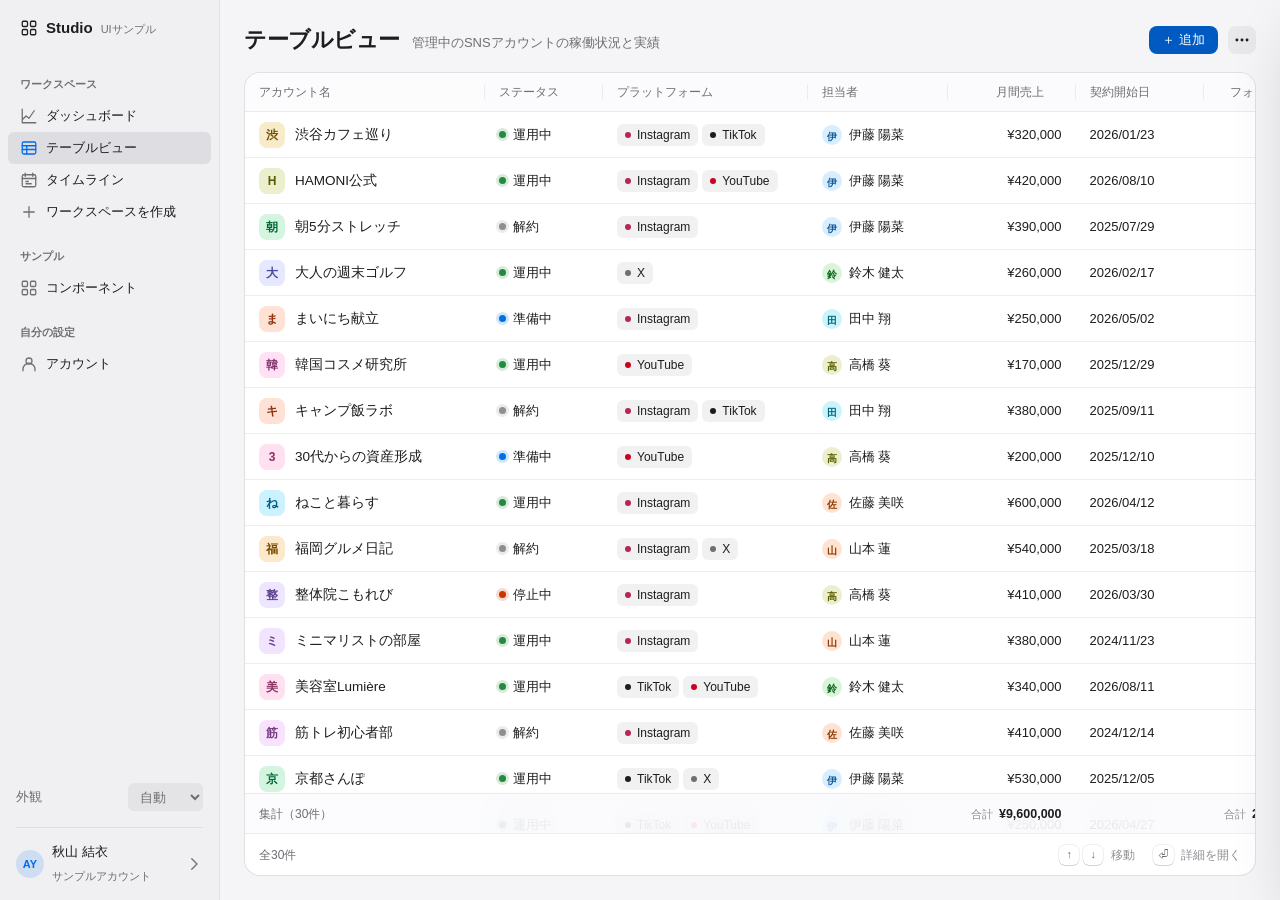
==== commit 6986a410: "Publish checked HTML samples" ====
--- a/site/templates/data-table.html
+++ b/site/templates/data-table.html
@@ -160,10 +160,19 @@
   --motion-reduced: 0.01ms;
   --ease-standard: cubic-bezier(.2, 0, 0, 1);
   /* サンプル全体で共有するアプリ骨格と表示 */
-  --sidebar-width: 244px;
-  --sidebar-bg: light-dark(#eeeef0, #161618);
-  --nav-selected: light-dark(#dddde1, #303034);
-  --nav-row-height: 40px;
+  --sidebar-width: 220px;
+  --sidebar-bg: light-dark(#f0f0f2, #242426);
+  --nav-selected: light-dark(#dedee2, #3b3b3e);
+  --nav-row-height: 32px;
+  --nav-label-size: .6875rem;
+  --sidebar-avatar-size: 28px;
+  --workspace-bg: light-dark(#ffffff, #1e1e20);
+  --workspace-header-bg: light-dark(rgba(248, 248, 250, .94), rgba(40, 40, 42, .94));
+  --workspace-header-height: 56px;
+  --workspace-title-size: 1rem;
+  --workspace-title-line: 1.375rem;
+  --workspace-period-size: 1.375rem;
+  --workspace-content-width: 720px;
   --mobile-bar-height: 56px;
   --content-max-width: 1280px;
   --icon-size: 18px;
@@ -171,10 +180,16 @@
   --avatar-large: 72px;
   --metric-size: 2rem;
   --metric-line: 2.5rem;
-  --timeline-label-width: 168px;
+  --timeline-label-width: 200px;
   --timeline-min-width: 840px;
-  --timeline-row-height: 72px;
-  --timeline-bar-height: 32px;
+  --timeline-row-height: 64px;
+  --timeline-bar-height: 36px;
+  --timeline-date-size: 28px;
+  --timeline-day-text: .9375rem;
+  --timeline-today: color-mix(in srgb, var(--accent) 4%, var(--workspace-bg));
+  --timeline-event-fill: color-mix(in srgb, var(--accent) 10%, var(--workspace-bg));
+  --timeline-event-done: color-mix(in srgb, var(--green) 10%, var(--workspace-bg));
+  --event-hover-brightness: .96;
   --chart-height: 240px;
   --stroke-chart: 2.5px;
   --toast-max-width: 480px;
--- a/site/styles/primitives.css
+++ b/site/styles/primitives.css
@@ -6,9 +6,9 @@
 .ui-button { text-decoration: none; font-family: inherit; }
 .ui-page { width: 100%; max-width: var(--form-max-width); margin: 0 auto; padding: var(--page-gutter); }
 .ui-stack { display: grid; gap: var(--group-gap); }
-.ui-heading { margin: 0; font-size: var(--text-title); line-height: var(--line-title); font-weight: var(--weight-bold); }
+.ui-heading { margin: 0; font-size: var(--text-title); line-height: var(--line-title); font-weight: var(--weight-semibold); }
 .ui-description { margin: var(--label-gap) 0 0; color: var(--muted-ink); }
-.ui-group { padding: var(--group-gap); border: var(--border-width) solid var(--separator); border-radius: var(--radius-xl); background: var(--card); }
+.ui-group { padding: var(--group-gap); border: var(--border-width) solid var(--hairline); border-radius: var(--radius-xl); background: var(--card); }
 .ui-section-heading { margin: 0 0 var(--field-gap); font-size: var(--text-heading); font-weight: var(--weight-semibold); }
 .ui-fields { display: grid; gap: var(--field-gap); }
 .ui-field { display: grid; gap: var(--label-gap); }
--- a/site/styles/samples.css
+++ b/site/styles/samples.css
@@ -6,7 +6,7 @@
 .app-content.page { max-width: none; height: 100dvh; }
 .app-header { display: flex; flex-wrap: wrap; justify-content: space-between; align-items: center; gap: var(--space-6); margin-bottom: var(--group-gap); }
 .app-header .ui-description { font-size: var(--text-compact); }
-.app-sidebar { position: sticky; top: 0; height: 100dvh; display: flex; flex-direction: column; min-width: 0; overflow-y: auto; background: var(--sidebar-bg); border-right: var(--border-width) solid var(--hairline); padding: var(--space-6) var(--space-5); }
+.app-sidebar { position: sticky; top: 0; height: 100dvh; display: flex; flex-direction: column; min-width: 0; overflow-y: auto; background: var(--sidebar-bg); border-right: var(--border-width) solid var(--hairline); padding: 0 var(--space-4) var(--space-5); }
 .app-brand-row { display: flex; align-items: flex-start; justify-content: space-between; }
 .app-icon-button.app-nav-close { display: none; }
 .app-menu-anchor { position: relative; justify-self: start; }
@@ -14,22 +14,23 @@
 .app-menu :is(button, a) { display: flex; width: 100%; align-items: center; min-height: var(--control-regular); padding: var(--space-4) var(--space-5); text-decoration: none; text-align: left; border: 0; border-radius: var(--radius-md); background: transparent; color: var(--ink); cursor: pointer; }
 .app-menu :is(button, a):focus { background: var(--accent); color: var(--on-accent); outline: none; }
 .ui-input:disabled { opacity: var(--disabled-opacity); }
-.app-brand { display: flex; align-items: center; gap: var(--space-5); padding: var(--space-4) var(--space-5) var(--space-8); text-decoration: none; color: var(--ink); font-size: var(--text-heading); font-weight: var(--weight-semibold); }
-.app-brand-caption { display: block; font-size: var(--text-caption); line-height: var(--line-caption); color: var(--muted-ink); font-weight: var(--weight-regular); }
+.app-brand { display: flex; align-items: center; gap: var(--space-4); min-height: var(--workspace-header-height); margin-bottom: var(--space-6); padding: 0 var(--space-5); text-decoration: none; color: var(--ink); font-size: var(--text-body); font-weight: var(--weight-semibold); }
+.app-brand-caption { margin-left: var(--space-4); font-size: var(--nav-label-size); color: var(--muted-ink); font-weight: var(--weight-regular); }
 .app-icon { width: var(--icon-size); height: var(--icon-size); flex-shrink: 0; }
-.app-nav-group { margin-bottom: var(--space-8); }
-.app-nav-group h2 { color: var(--muted-ink); font-size: var(--text-caption); font-weight: var(--weight-medium); margin: 0; padding: 0 var(--space-5) var(--space-3); }
-.app-nav-link { display: flex; align-items: center; gap: var(--space-5); min-height: var(--nav-row-height); border-radius: var(--radius-md); padding: var(--space-4) var(--space-5); color: var(--ink); text-decoration: none; font-size: var(--text-compact); line-height: var(--line-caption); }
+.app-nav-group { margin-bottom: var(--space-6); }
+.app-nav-group h2 { color: var(--muted-ink); font-size: var(--nav-label-size); font-weight: var(--weight-semibold); margin: 0; padding: 0 var(--space-5) var(--space-2); }
+.app-nav-link { display: flex; align-items: center; gap: var(--space-4); min-height: var(--nav-row-height); border-radius: var(--radius-sm); padding: var(--space-3) var(--space-5); color: var(--ink); text-decoration: none; font-size: var(--text-compact); line-height: var(--line-caption); }
 .app-nav-link:hover { background: var(--fill-hover); }
-.app-nav-link[aria-current="page"] { background: var(--nav-selected); font-weight: var(--weight-semibold); }
+.app-nav-link[aria-current="page"] { background: var(--nav-selected); font-weight: var(--weight-medium); }
 .app-nav-link .app-icon { color: var(--muted-ink); }
 .app-nav-link[aria-current="page"] .app-icon { color: var(--accent); }
 .app-sidebar-footer { margin-top: auto; display: grid; gap: var(--space-6); padding: var(--space-6) var(--space-4) 0; }
 .app-appearance { display: flex; justify-content: space-between; gap: var(--space-4); align-items: center; color: var(--muted-ink); font-size: var(--text-compact); }
-.app-appearance select { min-height: var(--input-compact); max-width: 65%; background: var(--fill); border: 0; border-radius: var(--radius-md); padding: 0 var(--space-4); }
-.app-profile-link { display: flex; align-items: center; gap: var(--space-4); border-top: var(--border-width) solid var(--separator); padding-top: var(--space-6); text-decoration: none; color: var(--ink); }
+.app-appearance select { min-height: var(--control-compact); max-width: 65%; background: var(--fill); border: 0; border-radius: var(--radius-sm); padding: 0 var(--space-4); }
+.app-profile-link { display: flex; align-items: center; gap: var(--space-4); border-top: var(--border-width) solid var(--hairline); padding-top: var(--space-5); text-decoration: none; color: var(--ink); }
+.app-profile-link .app-avatar { width: var(--sidebar-avatar-size); height: var(--sidebar-avatar-size); font-size: var(--nav-label-size); }
 .app-profile-link strong { display: block; font-size: var(--text-compact); font-weight: var(--weight-medium); }
-.app-profile-link small { display: block; font-size: var(--text-caption); color: var(--muted-ink); }
+.app-profile-link small { display: block; font-size: var(--nav-label-size); color: var(--muted-ink); }
 .app-profile-link > .app-icon { margin-left: auto; color: var(--muted-ink); }
 .app-avatar { display: inline-grid; place-items: center; flex-shrink: 0; width: var(--avatar-size); height: var(--avatar-size); border-radius: var(--radius-full); background: var(--accent-soft); color: var(--accent); font-size: var(--text-compact); font-weight: var(--weight-semibold); }
 .app-avatar.is-large { width: var(--avatar-large); height: var(--avatar-large); font-size: var(--text-title); }
@@ -50,7 +51,7 @@
 :is(.segmented, .app-segments) button { display: grid; place-items: center; min-width: 0; min-height: var(--segment-button-height); padding: var(--space-1) var(--space-5) 0; border: 0; border-radius: var(--radius-sm); background: transparent; color: var(--muted-ink); font-size: var(--segment-text-size); line-height: var(--line-segment); font-weight: var(--weight-medium); white-space: nowrap; cursor: pointer; }
 :is(.segmented, .app-segments) button[aria-checked="true"] { color: var(--ink); }
 .app-toolbar { display: flex; flex-wrap: wrap; align-items: center; gap: var(--space-4); }
-.app-panel { background: var(--card); border: var(--border-width) solid var(--separator); border-radius: var(--radius-xl); overflow: hidden; }
+.app-panel { background: var(--card); border: var(--border-width) solid var(--hairline); border-radius: var(--radius-xl); overflow: hidden; }
 .app-panel-heading { display: flex; justify-content: space-between; align-items: center; flex-wrap: wrap; gap: var(--space-5); padding: var(--space-7) var(--space-8); }
 .app-panel-heading h2 { font-size: var(--text-heading); font-weight: var(--weight-semibold); margin: 0; }
 .app-panel-body { padding: 0 var(--space-8) var(--space-8); }
@@ -94,19 +95,38 @@
 .app-timeline { min-width: var(--timeline-min-width); }
 .app-timeline-header, .app-timeline-row { display: grid; grid-template-columns: var(--timeline-label-width) repeat(7, minmax(0, 1fr)); }
 .app-timeline-header { border-bottom: var(--border-width) solid var(--hairline); }
-.app-timeline-header > span { text-align: center; padding: var(--space-5) var(--space-4); font-size: var(--text-caption); color: var(--muted-ink); }
-.app-timeline-header > span:first-child { text-align: left; padding-left: var(--space-7); }
+.app-timeline-header > span { display: flex; flex-direction: column; justify-content: center; align-items: center; gap: var(--space-2); padding: var(--space-5) var(--space-4); font-size: var(--text-caption); color: var(--muted-ink); }
+.app-timeline-header > span:first-child { align-items: flex-start; padding-left: var(--page-gutter); position: sticky; left: 0; z-index: 2; background: var(--workspace-bg); }
 .app-timeline-header .is-today { color: var(--accent); font-weight: var(--weight-semibold); }
+.app-timeline-date { display: inline-grid; place-items: center; width: var(--timeline-date-size); height: var(--timeline-date-size); color: var(--ink); font-size: var(--timeline-day-text); font-weight: var(--weight-medium); border-radius: var(--radius-full); }
+.is-today .app-timeline-date { color: var(--on-accent); background: var(--action-accent); }
 .app-timeline-row { min-height: var(--timeline-row-height); position: relative; border-bottom: var(--border-width) solid var(--hairline); }
-.app-timeline-label { grid-column: 1; grid-row: 1; display: flex; flex-direction: column; justify-content: center; padding: var(--space-5) var(--space-7); border-right: var(--border-width) solid var(--hairline); background: var(--card); position: sticky; left: 0; z-index: 2; }
+.app-timeline-label { grid-column: 1; grid-row: 1; display: flex; flex-direction: column; justify-content: center; gap: var(--space-1); padding: var(--space-5) var(--page-gutter); border-right: var(--border-width) solid var(--hairline); background: var(--workspace-bg); line-height: var(--line-caption); position: sticky; left: 0; z-index: 2; }
 .app-timeline-label strong { font-size: var(--text-compact); font-weight: var(--weight-medium); }
 .app-timeline-label small { color: var(--muted-ink); font-size: var(--text-caption); }
 .app-timeline-track { grid-column: 2 / -1; grid-row: 1; display: grid; grid-template-columns: repeat(7, minmax(0, 1fr)); align-items: center; }
 .app-timeline-track > span { grid-row: 1; height: 100%; border-right: var(--border-width) solid var(--hairline); }
-.app-timeline-track > span.is-today { background: var(--accent-tint); }
-.app-timeline-bar { z-index: 1; grid-row: 1; margin: 0 var(--space-2); min-height: var(--timeline-bar-height); padding: var(--space-2) var(--space-4); text-align: left; border: 0; border-radius: var(--radius-sm); background: var(--accent-soft); color: var(--accent); font-size: var(--text-caption); white-space: nowrap; overflow: hidden; text-overflow: ellipsis; cursor: pointer; }
-.app-timeline-bar[data-status="done"] { background: var(--success-soft); color: var(--green); }
-.app-timeline-bar[data-status="planned"] { background: var(--fill); color: var(--muted-ink); }
+.app-timeline-track > span.is-today { background: var(--timeline-today); }
+.app-timeline-bar { z-index: 1; grid-row: 1; display: flex; align-items: center; gap: var(--space-5); margin: 0 var(--space-2); min-height: var(--timeline-bar-height); padding: var(--space-3) var(--space-5); text-align: left; border: 0; border-left: var(--space-2) solid var(--accent); border-radius: var(--radius-sm); background: var(--timeline-event-fill); color: var(--ink); font-size: var(--text-compact); cursor: pointer; }
+.app-timeline-event-title { min-width: 0; overflow: hidden; text-overflow: ellipsis; white-space: nowrap; font-weight: var(--weight-medium); }
+.app-timeline-event-state { margin-left: auto; flex-shrink: 0; font-size: var(--text-caption); color: var(--muted-ink); }
+.app-timeline-bar:hover { filter: brightness(var(--event-hover-brightness)); }
+.app-timeline-bar[data-status="done"] { background: var(--timeline-event-done); border-left-color: var(--green); }
+.app-timeline-bar[data-status="planned"] { background: var(--fill); border-left-color: var(--subtle-ink); }
+
+/* 登録済みWorkspaceView。予定・文書など、内容の面を広く使う画面の骨格。 */
+.app-workspace.app-content { display: flex; flex-direction: column; max-width: none; min-height: 100dvh; padding: 0; background: var(--workspace-bg); }
+.app-workspace > .app-header { flex-shrink: 0; align-items: center; min-height: var(--workspace-header-height); margin: 0; padding: var(--space-5) var(--page-gutter); border-bottom: var(--border-width) solid var(--hairline); background: var(--workspace-header-bg); backdrop-filter: blur(var(--header-blur)); }
+.app-workspace > .app-header .ui-heading { font-size: var(--workspace-title-size); line-height: var(--workspace-title-line); }
+.app-contextbar { display: flex; align-items: center; justify-content: space-between; flex-wrap: wrap; gap: var(--space-6); padding: var(--space-6) var(--page-gutter); }
+.app-period-heading { display: flex; align-items: baseline; flex-wrap: wrap; gap: var(--space-5); }
+.app-period-heading h2 { margin: 0; font-size: var(--workspace-period-size); line-height: var(--line-title); font-weight: var(--weight-semibold); }
+.app-period-heading p { margin: 0; color: var(--muted-ink); font-size: var(--text-compact); }
+.app-control-group { display: inline-flex; align-items: center; gap: var(--space-1); padding: var(--space-1); border: var(--border-width) solid var(--hairline); border-radius: var(--radius-md); background: var(--workspace-header-bg); }
+.app-control-group .app-icon-button { width: var(--control-compact); min-height: var(--control-compact); }
+.app-control-group .ui-button { min-height: var(--control-compact); padding: 0 var(--space-5); background: transparent; font-size: var(--text-compact); }
+.app-workspace-body { max-width: var(--workspace-content-width); padding: 0 var(--page-gutter) var(--page-gutter); }
+.app-statusbar { display: flex; justify-content: space-between; flex-wrap: wrap; gap: var(--space-4); margin-top: auto; padding: var(--space-4) var(--page-gutter); border-top: var(--border-width) solid var(--hairline); color: var(--muted-ink); font-size: var(--nav-label-size); }
 .app-activity { margin: 0; padding: 0; list-style: none; }
 .app-activity li { display: flex; gap: var(--space-6); padding: var(--space-6) 0; border-bottom: var(--border-width) solid var(--hairline); }
 .app-activity p { margin: 0; font-size: var(--text-compact); }
@@ -149,6 +169,12 @@
   .with-shell { display: block; }
   .app-icon-button.app-nav-close { display: inline-grid; }
   .app-content { padding: var(--page-gutter-small); }
+  .app-workspace.app-content { min-height: calc(100dvh - var(--mobile-bar-height)); }
+  .app-workspace > .app-header, .app-contextbar { padding-left: var(--page-gutter-small); padding-right: var(--page-gutter-small); }
+  .app-period-heading { gap: var(--space-2); flex-direction: column; }
+  .app-control-group :is(.app-icon-button, .ui-button) { min-height: var(--control-regular); }
+  .app-control-group .app-icon-button { width: var(--control-regular); }
+  .app-nav-link { min-height: var(--control-regular); }
   .app-content.page { height: calc(100dvh - var(--mobile-bar-height)); }
   .app-mobile-bar { display: flex; justify-content: space-between; align-items: center; position: sticky; top: 0; z-index: var(--layer-sidebar); height: var(--mobile-bar-height); padding: 0 var(--space-5); border-bottom: var(--border-width) solid var(--hairline); background: var(--material); backdrop-filter: blur(var(--header-blur)); font-weight: var(--weight-semibold); }
   .app-sidebar { position: fixed; left: 0; top: 0; z-index: var(--layer-sidebar); width: var(--sidebar-width); transform: translateX(-100%); visibility: hidden; transition: transform var(--motion-control) var(--ease-standard); }
@@ -165,7 +191,7 @@
   :is(.segmented, .app-segments) button { min-height: var(--control-regular); }
 }
 @media (prefers-reduced-motion: reduce) { .app-sidebar, :is(.segmented, .app-segments)::before { transition: none; } .app-toast { animation: none; } }
-@supports not (backdrop-filter: blur(1px)) { .app-toast, .app-mobile-bar { background: var(--elevated); } }
+@supports not (backdrop-filter: blur(1px)) { .app-toast, .app-mobile-bar, .app-workspace > .app-header { background: var(--elevated); } }
 
 .app-panel.ui-stack { padding: var(--space-8); }
 .app-account { max-width: var(--settings-max-width); }
@@ -173,6 +199,7 @@
 .app-toast .app-icon-button { width: var(--control-regular); }
 @media (max-width: 720px) { .app-panel.ui-stack { padding: var(--space-6); } }
 @media (any-pointer: coarse) { .app-timeline-bar, .app-nav-link, .app-appearance select, :is(.segmented, .app-segments) button { min-height: var(--control-regular); } }
+@media (any-pointer: coarse) { .app-control-group :is(.app-icon-button, .ui-button) { min-height: var(--control-regular); } .app-control-group .app-icon-button { width: var(--control-regular); } }
 @media (any-pointer: coarse) { body[data-page="table"] :is(.page-header, .page-actions) { height: auto; min-height: var(--control-regular); } }
 
 .app-sr-only { position: absolute; width: var(--border-width); height: var(--border-width); padding: 0; margin: 0; overflow: hidden; clip-path: inset(50%); white-space: nowrap; }
